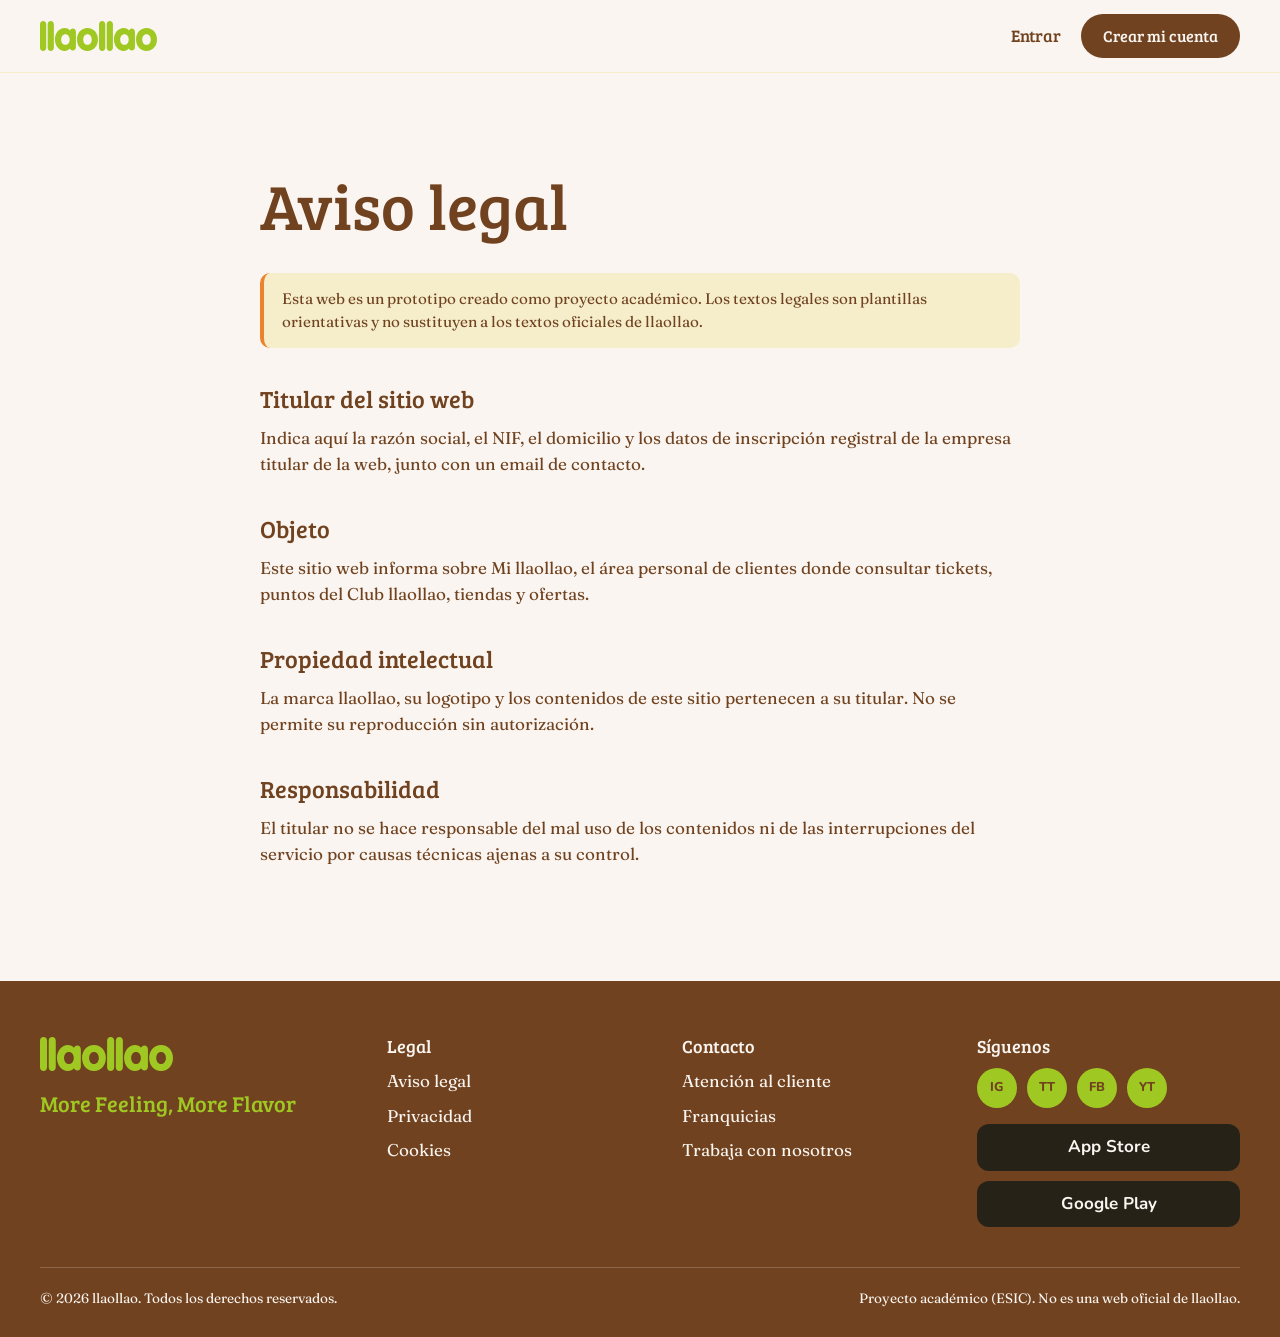
==== aviso-legal.html @ ca566fd5 "Add files via upload" ====
<!doctype html>
<html lang="es">
<head>
  <meta charset="utf-8">
  <meta name="viewport" content="width=device-width, initial-scale=1">
  <title>Aviso legal · Mi llaollao</title>
  <meta name="description" content="Aviso legal de Mi llaollao.">
  <meta name="theme-color" content="#A0C823">
  <link rel="icon" href="img/favicon.svg" type="image/svg+xml">
  <link rel="stylesheet" href="css/styles.css">
</head>
<body>
  <a class="saltar" href="#contenido">Saltar al contenido</a>

  <!-- 00 · Header -->
  <header class="header">
    <div class="contenedor header__inner">
      <a class="header__logo" href="index.html" aria-label="Mi llaollao, inicio">
        <img src="img/logo-llaollao.svg" alt="llaollao" width="118" height="30">
      </a>
      <nav class="header__acciones" aria-label="Cuenta">
        <a class="header__entrar" href="entrar.html">Entrar</a>
        <a class="btn btn--primario btn--sm" href="index.html#registro">Crear mi cuenta</a>
      </nav>
    </div>
  </header>

  <main id="contenido" class="pagina">
    <section class="seccion">
      <div class="contenedor legal">
        <h1>Aviso legal</h1>
        <p class="aviso-academico">Esta web es un prototipo creado como proyecto académico. Los textos legales son plantillas orientativas y no sustituyen a los textos oficiales de llaollao.</p>
        <h2>Titular del sitio web</h2>
        <p>Indica aquí la razón social, el NIF, el domicilio y los datos de inscripción registral de la empresa titular de la web, junto con un email de contacto.</p>
        <h2>Objeto</h2>
        <p>Este sitio web informa sobre Mi llaollao, el área personal de clientes donde consultar tickets, puntos del Club llaollao, tiendas y ofertas.</p>
        <h2>Propiedad intelectual</h2>
        <p>La marca llaollao, su logotipo y los contenidos de este sitio pertenecen a su titular. No se permite su reproducción sin autorización.</p>
        <h2>Responsabilidad</h2>
        <p>El titular no se hace responsable del mal uso de los contenidos ni de las interrupciones del servicio por causas técnicas ajenas a su control.</p>
      </div>
    </section>
  </main>

  <!-- 09 · Footer -->
  <footer class="footer">
    <div class="contenedor">
      <div class="footer__grid">
        <div>
          <a class="footer__logo" href="index.html"><img src="img/logo-llaollao.svg" alt="llaollao" width="134" height="34"></a>
          <p class="claim">More Feeling, More Flavor</p>
        </div>
        <div>
          <h3>Legal</h3>
          <ul>
            <li><a href="aviso-legal.html">Aviso legal</a></li>
            <li><a href="privacidad.html">Privacidad</a></li>
            <li><a href="cookies.html">Cookies</a></li>
          </ul>
        </div>
        <div>
          <h3>Contacto</h3>
          <ul>
            <li><a href="#">Atención al cliente</a></li>
            <li><a href="#">Franquicias</a></li>
            <li><a href="#">Trabaja con nosotros</a></li>
          </ul>
        </div>
        <div>
          <h3>Síguenos</h3>
          <div class="redes">
            <a href="#" aria-label="Instagram">IG</a><a href="#" aria-label="TikTok">TT</a><a href="#" aria-label="Facebook">FB</a><a href="#" aria-label="YouTube">YT</a>
          </div>
          <div class="tiendas-app"><a href="#">App Store</a><a href="#">Google Play</a></div>
        </div>
      </div>
      <div class="footer__legal">
        <span>© <span data-anio>2026</span> llaollao. Todos los derechos reservados.</span>
        <span>Proyecto académico (ESIC). No es una web oficial de llaollao.</span>
      </div>
    </div>
  </footer>

  <script src="js/main.js" defer></script>
</body>
</html>
---- css/styles.css ----
/* ==========================================================================
   Mi llaollao · Landing de registro
   Hoja de estilos principal
   Paleta y tipografías según el brandbook de llaollao
   ========================================================================== */

/* ---------- Tipografías (self-hosted) ---------- */
@font-face { font-family: "Bree Serif"; src: url("fonts/bree-serif-400.woff2") format("woff2"); font-weight: 400; font-display: swap; }
/* Fraunces sustituye a ITC Souvenir (licencia de pago) en el cuerpo de texto */
@font-face { font-family: "Fraunces"; src: url("fonts/fraunces-400.woff2") format("woff2"); font-weight: 400; font-display: swap; }
@font-face { font-family: "Fraunces"; src: url("fonts/fraunces-600.woff2") format("woff2"); font-weight: 600; font-display: swap; }
@font-face { font-family: "Fraunces"; src: url("fonts/fraunces-700.woff2") format("woff2"); font-weight: 700; font-display: swap; }
@font-face { font-family: "Nunito"; src: url("fonts/nunito-400.woff2") format("woff2"); font-weight: 400; font-display: swap; }
@font-face { font-family: "Nunito"; src: url("fonts/nunito-700.woff2") format("woff2"); font-weight: 700; font-display: swap; }
@font-face { font-family: "Nunito"; src: url("fonts/nunito-800.woff2") format("woff2"); font-weight: 800; font-display: swap; }

/* ---------- Tokens de marca ---------- */
:root {
  --verde: #A0C823;        /* 60 % · color principal */
  --verde-oscuro: #7FA313;
  --crema: #FAF5F0;        /* 25 % · fondo neutro */
  --beige: #F6EECB;        /* 5 % */
  --naranja: #ED822C;      /* 5 % · acentos */
  --marron: #70421F;       /* 5 % · texto y CTA */
  --oscuro: #272218;
  --blanco: #FFFFFF;
  --linea: #E2D8C8;
  --placeholder: #9C8270;
  --error: #B42318;

  --f-titulo: "Bree Serif", Georgia, serif;
  --f-texto: "Fraunces", Georgia, serif;
  --f-ui: "Nunito", system-ui, sans-serif;

  --radio: 24px;
  --radio-sm: 14px;
  --ancho: 1200px;
  --gutter: clamp(16px, 4vw, 32px);
  --sombra: 0 10px 30px rgba(112, 66, 31, .12);
  --header-h: 72px;
}

/* ---------- Base ---------- */
*, *::before, *::after { box-sizing: border-box; }
html { scroll-behavior: smooth; scroll-padding-top: calc(var(--header-h) + 12px); }
body {
  margin: 0;
  background: var(--crema);
  color: var(--marron);
  font-family: var(--f-texto);
  font-size: 1.0625rem;
  line-height: 1.55;
  -webkit-font-smoothing: antialiased;
}
img { max-width: 100%; display: block; }
a { color: inherit; }
h1, h2, h3 { font-family: var(--f-titulo); font-weight: 400; line-height: 1.12; margin: 0 0 .5em; }
h1 { font-size: clamp(2.4rem, 5.5vw, 4rem); }
h2 { font-size: clamp(1.9rem, 3.6vw, 2.75rem); }
h3 { font-size: 1.3rem; }
p { margin: 0 0 1em; }
:focus-visible { outline: 3px solid var(--naranja); outline-offset: 3px; border-radius: 6px; }

.contenedor { width: min(100% - 2 * var(--gutter), var(--ancho)); margin-inline: auto; }
.seccion { padding-block: clamp(56px, 8vw, 96px); }
.seccion--beige { background: var(--beige); }
.seccion--verde { background: var(--verde); }
.centrado { text-align: center; }
.subtitulo { font-size: 1.15rem; margin-top: -.25em; }
.visualmente-oculto { position: absolute !important; width: 1px; height: 1px; overflow: hidden; clip: rect(0 0 0 0); white-space: nowrap; }

.saltar {
  position: absolute; left: 12px; top: -60px; z-index: 100;
  background: var(--marron); color: var(--crema); padding: 10px 16px; border-radius: 999px; text-decoration: none;
}
.saltar:focus { top: 12px; }

/* ---------- Botones ---------- */
.btn {
  display: inline-flex; align-items: center; justify-content: center; gap: 10px;
  min-height: 52px; padding: 0 28px; border-radius: 999px; border: 2px solid transparent;
  font-family: var(--f-titulo); font-size: 1.15rem; text-decoration: none; cursor: pointer;
  transition: transform .15s ease, background-color .15s ease, box-shadow .15s ease;
}
.btn:hover { transform: translateY(-2px); box-shadow: var(--sombra); }
.btn:active { transform: translateY(0); }
.btn--primario { background: var(--marron); color: var(--crema); }
.btn--primario:hover { background: #5c3618; }
.btn--secundario { background: var(--blanco); color: var(--marron); border-color: var(--marron); }
.btn--claro { background: var(--crema); color: var(--marron); }
.btn--grande { min-height: 64px; padding: 0 36px; font-size: 1.3rem; }
.btn--bloque { width: 100%; }
.btn--sm { min-height: 44px; padding: 0 20px; font-size: 1rem; }
.btn img { width: 20px; height: 20px; }

/* ---------- Header ---------- */
.header {
  position: sticky; top: 0; z-index: 50;
  background: var(--crema); border-bottom: 1px solid var(--beige);
}
.header__inner { height: var(--header-h); display: flex; align-items: center; justify-content: space-between; gap: 16px; }
.header__logo img { height: 30px; width: auto; }
.header__acciones { display: flex; align-items: center; gap: 20px; }
.header__entrar { font-family: var(--f-titulo); font-size: 1.05rem; text-decoration: none; }
.header__entrar:hover { text-decoration: underline; }

/* ---------- Hero ---------- */
.hero { background: var(--verde); position: relative; overflow: hidden; }
.hero::before, .hero::after { content: ""; position: absolute; border-radius: 50%; background: var(--crema); opacity: .3; pointer-events: none; }
.hero::before { width: 220px; height: 220px; right: 6%; top: -60px; }
.hero::after { width: 120px; height: 120px; left: 48%; bottom: 40px; }
.hero__grid { display: grid; grid-template-columns: 1.15fr .85fr; align-items: center; gap: 48px; padding-block: clamp(48px, 7vw, 88px); position: relative; z-index: 1; }
.hero__texto p { font-weight: 600; font-size: 1.25rem; max-width: 34ch; }
.hero__micro { margin-top: 18px; font-weight: 600; font-size: .95rem; }

/* Móvil (dispositivo) */
.movil {
  width: min(300px, 80vw); margin-inline: auto;
  background: var(--oscuro); border-radius: 44px; padding: 10px;
  box-shadow: 0 30px 60px rgba(39, 34, 24, .3);
}
.movil img { border-radius: 34px; width: 100%; height: auto; }

/* ---------- Beneficios ---------- */
.beneficios { display: grid; grid-template-columns: repeat(4, 1fr); gap: 24px; margin-top: 40px; }
.beneficio { background: var(--beige); border-radius: var(--radio); padding: 28px 24px; }
.beneficio__icono { width: 64px; height: 64px; border-radius: 50%; background: var(--verde); display: grid; place-items: center; margin-bottom: 18px; }
.beneficio__icono img { width: 34px; height: 34px; }
.beneficio p { margin: 0; font-size: 1rem; }

/* ---------- Cómo funciona ---------- */
.pasos { list-style: none; padding: 0; margin: 40px 0 44px; display: grid; grid-template-columns: repeat(3, 1fr); gap: 24px; counter-reset: paso; position: relative; }
.paso { text-align: center; position: relative; }
.paso__num {
  width: 68px; height: 68px; border-radius: 50%; background: var(--verde);
  display: grid; place-items: center; margin: 0 auto 18px;
  font-family: var(--f-titulo); font-size: 1.9rem; position: relative; z-index: 1;
}
.paso:not(:last-child)::after {
  content: ""; position: absolute; top: 34px; left: calc(50% + 50px); width: calc(100% - 100px + 24px);
  border-top: 2px dashed rgba(112, 66, 31, .35);
}
.paso p { margin: 0 auto; max-width: 28ch; }

/* ---------- Vista previa app ---------- */
.vista { display: grid; grid-template-columns: 1fr 1fr; gap: 24px; margin-top: 40px; }
.vista__tarjeta { margin: 0; }
.vista__marco { background: var(--beige); border-radius: var(--radio); height: 380px; overflow: hidden; display: flex; justify-content: center; padding-top: 34px; }
.vista__marco .movil { width: 250px; box-shadow: 0 20px 40px rgba(39, 34, 24, .25); }
.vista__tarjeta figcaption { margin-top: 18px; }
.vista__tarjeta figcaption strong { display: block; font-family: var(--f-titulo); font-weight: 400; font-size: 1.3rem; }

/* ---------- Regalo ---------- */
.regalo { background: var(--verde); padding-block: clamp(48px, 6vw, 72px); }
.regalo__inner { display: flex; align-items: center; justify-content: space-between; gap: 32px; }
.etiqueta { display: inline-block; background: var(--naranja); color: var(--oscuro); font-family: var(--f-ui); font-weight: 800; font-size: .8rem; letter-spacing: .04em; padding: 6px 14px; border-radius: 999px; margin-bottom: 14px; }
.regalo h2 { margin-bottom: .3em; max-width: 20ch; }
.regalo p { font-weight: 600; margin: 0; }

/* ---------- Prueba social ---------- */
.cifra { font-family: var(--f-titulo); font-size: clamp(2.4rem, 5vw, 3.6rem); line-height: 1.1; margin: 0; }
.testimonios { display: grid; grid-template-columns: repeat(3, 1fr); gap: 24px; margin-top: 44px; list-style: none; padding: 0; }
.testimonios > li { display: flex; }
.testimonio { flex: 1; background: var(--beige); border-radius: var(--radio); padding: 28px; display: flex; flex-direction: column; gap: 14px; margin: 0; }
.estrellas { color: var(--naranja); font-size: 1.2rem; letter-spacing: 2px; }
.testimonio blockquote { margin: 0; font-size: 1.05rem; flex: 1; }
.testimonio figcaption { display: flex; align-items: center; gap: 12px; font-family: var(--f-titulo); }
.testimonio figcaption img { width: 46px; height: 46px; border-radius: 50%; }
.puntos-carrusel { display: none; justify-content: center; gap: 10px; margin-top: 18px; }
.puntos-carrusel button { width: 10px; height: 10px; padding: 0; border-radius: 50%; border: 0; background: var(--linea); cursor: pointer; }
.puntos-carrusel button[aria-current="true"] { background: var(--marron); }

/* ---------- Formulario ---------- */
.registro { display: grid; grid-template-columns: 1fr 540px; gap: 56px; align-items: center; }
.checklist { list-style: none; padding: 0; margin: 24px 0 0; display: grid; gap: 14px; font-weight: 600; font-size: 1.15rem; }
.checklist li { display: flex; gap: 12px; align-items: baseline; }
.checklist li::before { content: "✓"; font-family: var(--f-ui); font-weight: 800; color: var(--verde-oscuro); }
.tarjeta-form { background: var(--blanco); border-radius: 28px; padding: clamp(24px, 4vw, 40px); box-shadow: var(--sombra); }
.social { display: grid; gap: 12px; }
.separador { display: flex; align-items: center; gap: 14px; margin: 22px 0; font-size: .95rem; }
.separador::before, .separador::after { content: ""; flex: 1; border-top: 1px solid var(--linea); }
.campo { margin-bottom: 18px; }
.campo label { display: block; font-family: var(--f-titulo); margin-bottom: 6px; }
.campo input {
  width: 100%; min-height: 52px; padding: 0 16px; border-radius: 12px; border: 1.5px solid var(--linea);
  background: var(--blanco); color: var(--marron); font-family: var(--f-texto); font-size: 1rem;
  transition: border-color .15s ease, box-shadow .15s ease;
}
.campo input::placeholder { color: var(--placeholder); }
.campo input:focus { outline: none; border-color: var(--marron); box-shadow: 0 0 0 3px rgba(160, 200, 35, .45); }
.campo--error input { border-color: var(--error); }
.campo--ok input { border-color: var(--verde-oscuro); }
.mensaje-error { color: var(--error); font-size: .9rem; margin: 6px 0 0; min-height: 0; }
.mensaje-error:empty { display: none; }
.pass { position: relative; }
.pass input { padding-right: 84px; }
.pass__ver { position: absolute; right: 8px; top: 50%; transform: translateY(-50%); background: none; border: 0; font-family: var(--f-ui); font-weight: 800; font-size: .85rem; color: var(--marron); cursor: pointer; padding: 8px; }
.check { display: flex; gap: 12px; align-items: flex-start; font-size: .95rem; margin-bottom: 12px; cursor: pointer; }
.check input { width: 20px; height: 20px; margin: 2px 0 0; accent-color: var(--marron); flex: none; }
.form-nota { text-align: center; font-size: .9rem; margin: 16px 0 0; }

/* ---------- FAQ ---------- */
.faq { max-width: 820px; margin: 40px auto 0; display: grid; gap: 12px; }
.faq__item { background: var(--beige); border-radius: 16px; border: 1.5px solid transparent; }
.faq__item.abierto { border-color: var(--marron); }
.faq__pregunta {
  width: 100%; display: flex; justify-content: space-between; align-items: center; gap: 16px;
  background: none; border: 0; padding: 20px 24px; text-align: left; cursor: pointer;
  font-family: var(--f-titulo); font-size: 1.15rem; color: var(--marron);
}
.faq__icono { font-size: 1.6rem; line-height: 1; transition: transform .2s ease; }
.faq__item.abierto .faq__icono { transform: rotate(45deg); }
.faq__respuesta { padding: 0 24px 20px; }
.faq__respuesta p { margin: 0; }

/* ---------- Footer ---------- */
.footer { background: var(--marron); color: var(--crema); padding-block: 56px 28px; }
.footer__grid { display: grid; grid-template-columns: 1.2fr 1fr 1fr 1fr; gap: 32px; }
.footer__logo img { height: 34px; width: auto; margin-bottom: 16px; }
.footer h3 { font-size: 1.1rem; margin-bottom: 12px; }
.footer ul { list-style: none; padding: 0; margin: 0; display: grid; gap: 8px; }
.footer a { text-decoration: none; }
.footer a:hover { text-decoration: underline; }
.claim { font-family: var(--f-titulo); color: var(--verde); font-size: 1.35rem; margin: 0; }
.redes { display: flex; gap: 10px; }
.redes a { width: 40px; height: 40px; border-radius: 50%; background: var(--verde); color: var(--marron); display: grid; place-items: center; font-family: var(--f-ui); font-weight: 800; font-size: .8rem; }
.tiendas-app { display: grid; gap: 10px; margin-top: 16px; }
.tiendas-app a { background: var(--oscuro); border-radius: 12px; padding: 10px 16px; font-family: var(--f-ui); font-weight: 700; text-align: center; }
.footer__legal { border-top: 1px solid rgba(250, 245, 240, .2); margin-top: 40px; padding-top: 20px; font-size: .85rem; display: flex; flex-wrap: wrap; justify-content: space-between; gap: 8px; }

/* ---------- CTA flotante (móvil) ---------- */
.cta-flotante {
  position: fixed; left: 16px; right: 16px; bottom: 16px; z-index: 60;
  display: none; transform: translateY(140%); transition: transform .3s ease;
}
.cta-flotante.visible { transform: translateY(0); }

/* ---------- Páginas secundarias ---------- */
.pagina { min-height: calc(100vh - var(--header-h)); }
.caja { max-width: 520px; margin-inline: auto; }
.legal { max-width: 760px; }
.legal h2 { font-size: 1.5rem; margin-top: 1.6em; }
.aviso-academico { background: var(--beige); border-left: 4px solid var(--naranja); padding: 14px 18px; border-radius: 10px; font-size: .95rem; margin-bottom: 28px; }
.bienvenida { text-align: center; }
.bienvenida__regalo { display: inline-flex; align-items: center; gap: 10px; background: var(--beige); padding: 10px 18px; border-radius: 999px; font-weight: 600; margin: 8px 0 24px; }
.bienvenida__acciones { display: flex; flex-wrap: wrap; justify-content: center; gap: 12px; margin-top: 28px; }

/* ---------- Animación de entrada ---------- */
.aparecer { opacity: 0; transform: translateY(24px); transition: opacity .6s ease, transform .6s ease; }
.aparecer.visible { opacity: 1; transform: none; }

/* ==========================================================================
   Responsive
   ========================================================================== */
@media (max-width: 1080px) {
  .beneficios { grid-template-columns: repeat(2, 1fr); }
  .registro { grid-template-columns: 1fr; }
  .footer__grid { grid-template-columns: 1fr 1fr; }
}

@media (max-width: 760px) {
  :root { --header-h: 64px; }
  body { font-size: 1rem; }
  .header__logo img { height: 24px; }
  .header__acciones { gap: 12px; }
  .header .btn { min-height: 40px; padding: 0 16px; font-size: .95rem; }

  .hero__grid { grid-template-columns: 1fr; gap: 32px; text-align: left; }
  .hero__texto .btn { width: 100%; }
  .hero__micro { text-align: center; }
  .hero::after { display: none; }

  .beneficios { grid-template-columns: 1fr; gap: 12px; }
  .beneficio { display: grid; grid-template-columns: 56px 1fr; column-gap: 16px; align-items: center; padding: 16px 18px; border-radius: 20px; }
  .beneficio__icono { width: 52px; height: 52px; margin: 0; grid-row: span 2; }
  .beneficio__icono img { width: 28px; height: 28px; }
  .beneficio h3 { margin: 0; font-size: 1.1rem; }

  .pasos { grid-template-columns: 1fr; gap: 18px; }
  .paso { display: grid; grid-template-columns: 56px 1fr; column-gap: 16px; text-align: left; align-items: start; }
  .paso__num { width: 54px; height: 54px; font-size: 1.5rem; margin: 0; grid-row: span 2; }
  .paso h3 { margin: 4px 0 2px; }
  .paso p { margin: 0; }
  .paso:not(:last-child)::after { top: 60px; left: 26px; width: 0; height: calc(100% - 46px); border-top: 0; border-left: 2px dashed rgba(112, 66, 31, .35); }

  .vista { grid-template-columns: 1fr; }
  .vista__marco { height: 260px; padding-top: 24px; }
  .vista__marco .movil { width: 180px; border-radius: 30px; padding: 7px; }
  .vista__marco .movil img { border-radius: 24px; }

  .regalo__inner { flex-direction: column; align-items: stretch; }
  .regalo .btn { width: 100%; }

  /* Carrusel de testimonios */
  .testimonios { display: flex; overflow-x: auto; scroll-snap-type: x mandatory; gap: 16px; padding-bottom: 4px; scrollbar-width: none; }
  .testimonios::-webkit-scrollbar { display: none; }
  .testimonios > li { flex: 0 0 100%; scroll-snap-align: center; }
  .puntos-carrusel { display: flex; }

  .tarjeta-form { padding: 22px; }
  .faq__pregunta { padding: 16px 18px; font-size: 1.05rem; }
  .faq__respuesta { padding: 0 18px 16px; }

  .footer__grid { grid-template-columns: 1fr; }
  .cta-flotante { display: block; }
}

@media (prefers-reduced-motion: reduce) {
  html { scroll-behavior: auto; }
  *, *::before, *::after { transition: none !important; animation: none !important; }
  .aparecer { opacity: 1; transform: none; }
}
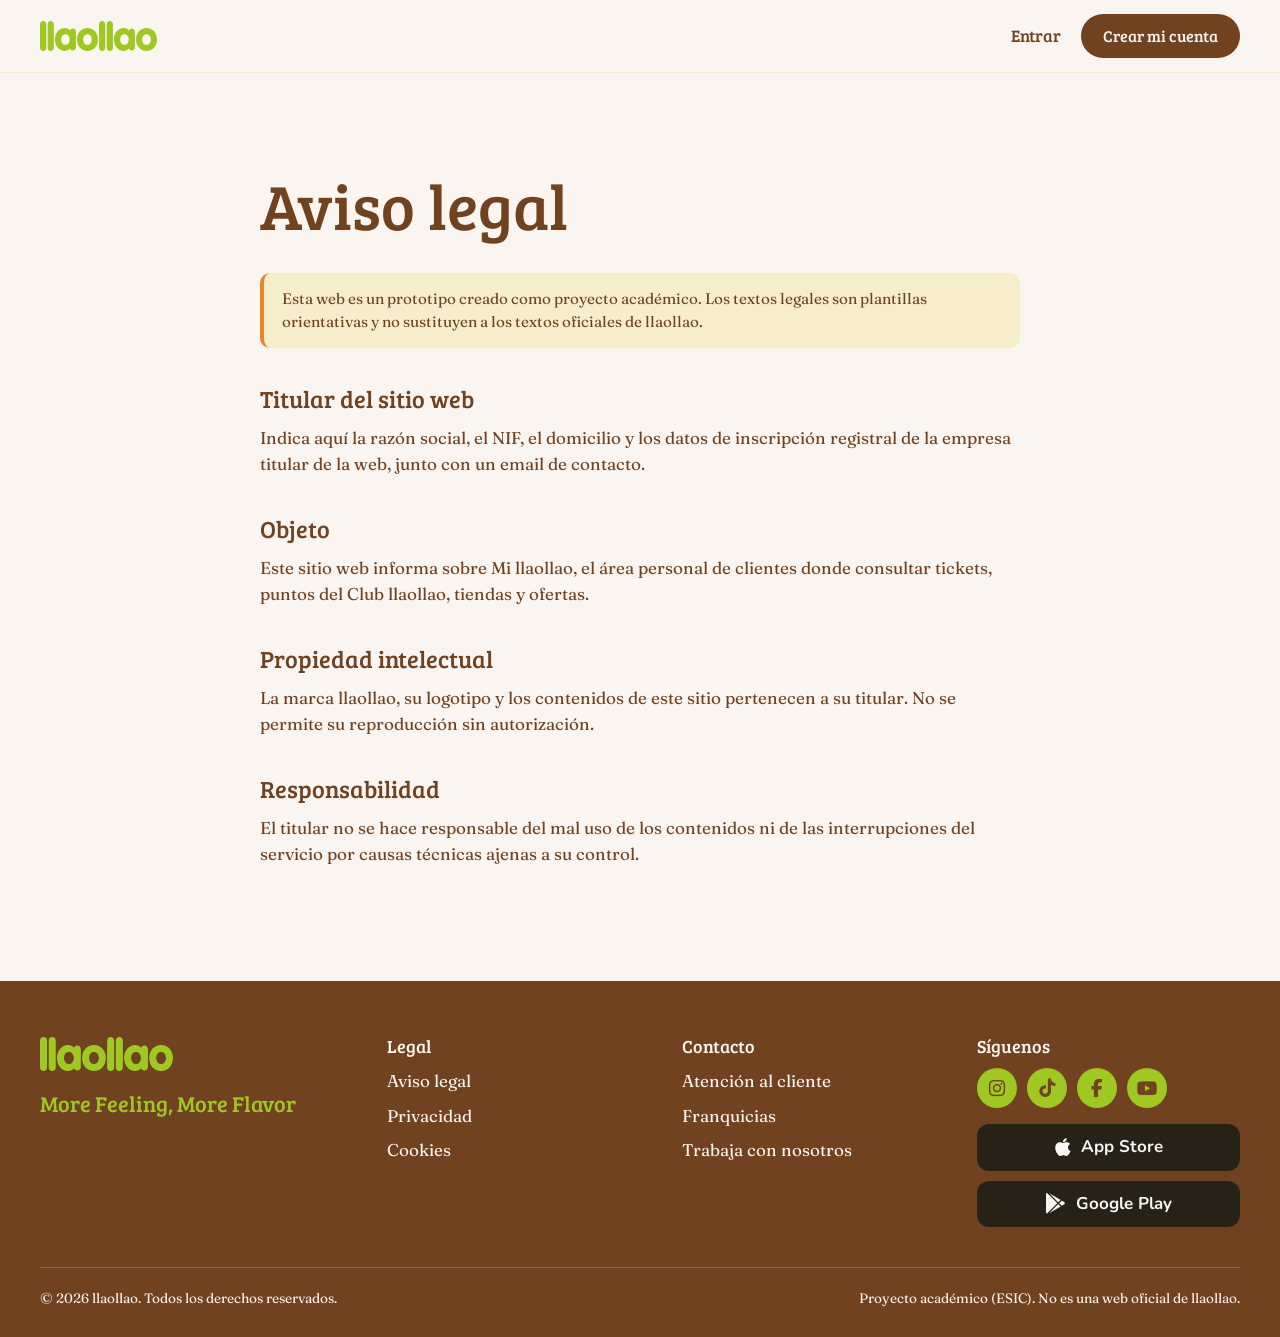
==== commit 66556f16: "Añade iconos de redes sociales y tiendas de apps (Font Awesome) Co-Authored-By: Claude Opus 5.5 <nor" ====
--- a/aviso-legal.html
+++ b/aviso-legal.html
@@ -7,6 +7,8 @@
   <meta name="description" content="Aviso legal de Mi llaollao.">
   <meta name="theme-color" content="#A0C823">
   <link rel="icon" href="img/favicon.svg" type="image/svg+xml">
+  <link rel="stylesheet" href="css/fontawesome/css/fontawesome.min.css">
+  <link rel="stylesheet" href="css/fontawesome/css/brands.min.css">
   <link rel="stylesheet" href="css/styles.css">
 </head>
 <body>
@@ -69,9 +71,9 @@
         <div>
           <h3>Síguenos</h3>
           <div class="redes">
-            <a href="#" aria-label="Instagram">IG</a><a href="#" aria-label="TikTok">TT</a><a href="#" aria-label="Facebook">FB</a><a href="#" aria-label="YouTube">YT</a>
+            <a href="#" aria-label="Instagram"><i class="fa-brands fa-instagram" aria-hidden="true"></i></a><a href="#" aria-label="TikTok"><i class="fa-brands fa-tiktok" aria-hidden="true"></i></a><a href="#" aria-label="Facebook"><i class="fa-brands fa-facebook-f" aria-hidden="true"></i></a><a href="#" aria-label="YouTube"><i class="fa-brands fa-youtube" aria-hidden="true"></i></a>
           </div>
-          <div class="tiendas-app"><a href="#">App Store</a><a href="#">Google Play</a></div>
+          <div class="tiendas-app"><a href="#"><i class="fa-brands fa-apple" aria-hidden="true"></i>App Store</a><a href="#"><i class="fa-brands fa-google-play" aria-hidden="true"></i>Google Play</a></div>
         </div>
       </div>
       <div class="footer__legal">
--- a/css/fontawesome/css/brands.min.css
+++ b/css/fontawesome/css/brands.min.css
@@ -0,0 +1,6 @@
+/*!
+ * Font Awesome Free 6.5.2 by @fontawesome - https://fontawesome.com
+ * License - https://fontawesome.com/license/free (Icons: CC BY 4.0, Fonts: SIL OFL 1.1, Code: MIT License)
+ * Copyright 2024 Fonticons, Inc.
+ */
+:host,:root{--fa-style-family-brands:"Font Awesome 6 Brands";--fa-font-brands:normal 400 1em/1 "Font Awesome 6 Brands"}@font-face{font-family:"Font Awesome 6 Brands";font-style:normal;font-weight:400;font-display:block;src:url(../webfonts/fa-brands-400.woff2) format("woff2"),url(../webfonts/fa-brands-400.ttf) format("truetype")}.fa-brands,.fab{font-weight:400}.fa-monero:before{content:"\f3d0"}.fa-hooli:before{content:"\f427"}.fa-yelp:before{content:"\f1e9"}.fa-cc-visa:before{content:"\f1f0"}.fa-lastfm:before{content:"\f202"}.fa-shopware:before{content:"\f5b5"}.fa-creative-commons-nc:before{content:"\f4e8"}.fa-aws:before{content:"\f375"}.fa-redhat:before{content:"\f7bc"}.fa-yoast:before{content:"\f2b1"}.fa-cloudflare:before{content:"\e07d"}.fa-ups:before{content:"\f7e0"}.fa-pixiv:before{content:"\e640"}.fa-wpexplorer:before{content:"\f2de"}.fa-dyalog:before{content:"\f399"}.fa-bity:before{content:"\f37a"}.fa-stackpath:before{content:"\f842"}.fa-buysellads:before{content:"\f20d"}.fa-first-order:before{content:"\f2b0"}.fa-modx:before{content:"\f285"}.fa-guilded:before{content:"\e07e"}.fa-vnv:before{content:"\f40b"}.fa-js-square:before,.fa-square-js:before{content:"\f3b9"}.fa-microsoft:before{content:"\f3ca"}.fa-qq:before{content:"\f1d6"}.fa-orcid:before{content:"\f8d2"}.fa-java:before{content:"\f4e4"}.fa-invision:before{content:"\f7b0"}.fa-creative-commons-pd-alt:before{content:"\f4ed"}.fa-centercode:before{content:"\f380"}.fa-glide-g:before{content:"\f2a6"}.fa-drupal:before{content:"\f1a9"}.fa-jxl:before{content:"\e67b"}.fa-hire-a-helper:before{content:"\f3b0"}.fa-creative-commons-by:before{content:"\f4e7"}.fa-unity:before{content:"\e049"}.fa-whmcs:before{content:"\f40d"}.fa-rocketchat:before{content:"\f3e8"}.fa-vk:before{content:"\f189"}.fa-untappd:before{content:"\f405"}.fa-mailchimp:before{content:"\f59e"}.fa-css3-alt:before{content:"\f38b"}.fa-reddit-square:before,.fa-square-reddit:before{content:"\f1a2"}.fa-vimeo-v:before{content:"\f27d"}.fa-contao:before{content:"\f26d"}.fa-square-font-awesome:before{content:"\e5ad"}.fa-deskpro:before{content:"\f38f"}.fa-brave:before{content:"\e63c"}.fa-sistrix:before{content:"\f3ee"}.fa-instagram-square:before,.fa-square-instagram:before{content:"\e055"}.fa-battle-net:before{content:"\f835"}.fa-the-red-yeti:before{content:"\f69d"}.fa-hacker-news-square:before,.fa-square-hacker-news:before{content:"\f3af"}.fa-edge:before{content:"\f282"}.fa-threads:before{content:"\e618"}.fa-napster:before{content:"\f3d2"}.fa-snapchat-square:before,.fa-square-snapchat:before{content:"\f2ad"}.fa-google-plus-g:before{content:"\f0d5"}.fa-artstation:before{content:"\f77a"}.fa-markdown:before{content:"\f60f"}.fa-sourcetree:before{content:"\f7d3"}.fa-google-plus:before{content:"\f2b3"}.fa-diaspora:before{content:"\f791"}.fa-foursquare:before{content:"\f180"}.fa-stack-overflow:before{content:"\f16c"}.fa-github-alt:before{content:"\f113"}.fa-phoenix-squadron:before{content:"\f511"}.fa-pagelines:before{content:"\f18c"}.fa-algolia:before{content:"\f36c"}.fa-red-river:before{content:"\f3e3"}.fa-creative-commons-sa:before{content:"\f4ef"}.fa-safari:before{content:"\f267"}.fa-google:before{content:"\f1a0"}.fa-font-awesome-alt:before,.fa-square-font-awesome-stroke:before{content:"\f35c"}.fa-atlassian:before{content:"\f77b"}.fa-linkedin-in:before{content:"\f0e1"}.fa-digital-ocean:before{content:"\f391"}.fa-nimblr:before{content:"\f5a8"}.fa-chromecast:before{content:"\f838"}.fa-evernote:before{content:"\f839"}.fa-hacker-news:before{content:"\f1d4"}.fa-creative-commons-sampling:before{content:"\f4f0"}.fa-adversal:before{content:"\f36a"}.fa-creative-commons:before{content:"\f25e"}.fa-watchman-monitoring:before{content:"\e087"}.fa-fonticons:before{content:"\f280"}.fa-weixin:before{content:"\f1d7"}.fa-shirtsinbulk:before{content:"\f214"}.fa-codepen:before{content:"\f1cb"}.fa-git-alt:before{content:"\f841"}.fa-lyft:before{content:"\f3c3"}.fa-rev:before{content:"\f5b2"}.fa-windows:before{content:"\f17a"}.fa-wizards-of-the-coast:before{content:"\f730"}.fa-square-viadeo:before,.fa-viadeo-square:before{content:"\f2aa"}.fa-meetup:before{content:"\f2e0"}.fa-centos:before{content:"\f789"}.fa-adn:before{content:"\f170"}.fa-cloudsmith:before{content:"\f384"}.fa-opensuse:before{content:"\e62b"}.fa-pied-piper-alt:before{content:"\f1a8"}.fa-dribbble-square:before,.fa-square-dribbble:before{content:"\f397"}.fa-codiepie:before{content:"\f284"}.fa-node:before{content:"\f419"}.fa-mix:before{content:"\f3cb"}.fa-steam:before{content:"\f1b6"}.fa-cc-apple-pay:before{content:"\f416"}.fa-scribd:before{content:"\f28a"}.fa-debian:before{content:"\e60b"}.fa-openid:before{content:"\f19b"}.fa-instalod:before{content:"\e081"}.fa-expeditedssl:before{content:"\f23e"}.fa-sellcast:before{content:"\f2da"}.fa-square-twitter:before,.fa-twitter-square:before{content:"\f081"}.fa-r-project:before{content:"\f4f7"}.fa-delicious:before{content:"\f1a5"}.fa-freebsd:before{content:"\f3a4"}.fa-vuejs:before{content:"\f41f"}.fa-accusoft:before{content:"\f369"}.fa-ioxhost:before{content:"\f208"}.fa-fonticons-fi:before{content:"\f3a2"}.fa-app-store:before{content:"\f36f"}.fa-cc-mastercard:before{content:"\f1f1"}.fa-itunes-note:before{content:"\f3b5"}.fa-golang:before{content:"\e40f"}.fa-kickstarter:before,.fa-square-kickstarter:before{content:"\f3bb"}.fa-grav:before{content:"\f2d6"}.fa-weibo:before{content:"\f18a"}.fa-uncharted:before{content:"\e084"}.fa-firstdraft:before{content:"\f3a1"}.fa-square-youtube:before,.fa-youtube-square:before{content:"\f431"}.fa-wikipedia-w:before{content:"\f266"}.fa-rendact:before,.fa-wpressr:before{content:"\f3e4"}.fa-angellist:before{content:"\f209"}.fa-galactic-republic:before{content:"\f50c"}.fa-nfc-directional:before{content:"\e530"}.fa-skype:before{content:"\f17e"}.fa-joget:before{content:"\f3b7"}.fa-fedora:before{content:"\f798"}.fa-stripe-s:before{content:"\f42a"}.fa-meta:before{content:"\e49b"}.fa-laravel:before{content:"\f3bd"}.fa-hotjar:before{content:"\f3b1"}.fa-bluetooth-b:before{content:"\f294"}.fa-square-letterboxd:before{content:"\e62e"}.fa-sticker-mule:before{content:"\f3f7"}.fa-creative-commons-zero:before{content:"\f4f3"}.fa-hips:before{content:"\f452"}.fa-behance:before{content:"\f1b4"}.fa-reddit:before{content:"\f1a1"}.fa-discord:before{content:"\f392"}.fa-chrome:before{content:"\f268"}.fa-app-store-ios:before{content:"\f370"}.fa-cc-discover:before{content:"\f1f2"}.fa-wpbeginner:before{content:"\f297"}.fa-confluence:before{content:"\f78d"}.fa-shoelace:before{content:"\e60c"}.fa-mdb:before{content:"\f8ca"}.fa-dochub:before{content:"\f394"}.fa-accessible-icon:before{content:"\f368"}.fa-ebay:before{content:"\f4f4"}.fa-amazon:before{content:"\f270"}.fa-unsplash:before{content:"\e07c"}.fa-yarn:before{content:"\f7e3"}.fa-square-steam:before,.fa-steam-square:before{content:"\f1b7"}.fa-500px:before{content:"\f26e"}.fa-square-vimeo:before,.fa-vimeo-square:before{content:"\f194"}.fa-asymmetrik:before{content:"\f372"}.fa-font-awesome-flag:before,.fa-font-awesome-logo-full:before,.fa-font-awesome:before{content:"\f2b4"}.fa-gratipay:before{content:"\f184"}.fa-apple:before{content:"\f179"}.fa-hive:before{content:"\e07f"}.fa-gitkraken:before{content:"\f3a6"}.fa-keybase:before{content:"\f4f5"}.fa-apple-pay:before{content:"\f415"}.fa-padlet:before{content:"\e4a0"}.fa-amazon-pay:before{content:"\f42c"}.fa-github-square:before,.fa-square-github:before{content:"\f092"}.fa-stumbleupon:before{content:"\f1a4"}.fa-fedex:before{content:"\f797"}.fa-phoenix-framework:before{content:"\f3dc"}.fa-shopify:before{content:"\e057"}.fa-neos:before{content:"\f612"}.fa-square-threads:before{content:"\e619"}.fa-hackerrank:before{content:"\f5f7"}.fa-researchgate:before{content:"\f4f8"}.fa-swift:before{content:"\f8e1"}.fa-angular:before{content:"\f420"}.fa-speakap:before{content:"\f3f3"}.fa-angrycreative:before{content:"\f36e"}.fa-y-combinator:before{content:"\f23b"}.fa-empire:before{content:"\f1d1"}.fa-envira:before{content:"\f299"}.fa-google-scholar:before{content:"\e63b"}.fa-gitlab-square:before,.fa-square-gitlab:before{content:"\e5ae"}.fa-studiovinari:before{content:"\f3f8"}.fa-pied-piper:before{content:"\f2ae"}.fa-wordpress:before{content:"\f19a"}.fa-product-hunt:before{content:"\f288"}.fa-firefox:before{content:"\f269"}.fa-linode:before{content:"\f2b8"}.fa-goodreads:before{content:"\f3a8"}.fa-odnoklassniki-square:before,.fa-square-odnoklassniki:before{content:"\f264"}.fa-jsfiddle:before{content:"\f1cc"}.fa-sith:before{content:"\f512"}.fa-themeisle:before{content:"\f2b2"}.fa-page4:before{content:"\f3d7"}.fa-hashnode:before{content:"\e499"}.fa-react:before{content:"\f41b"}.fa-cc-paypal:before{content:"\f1f4"}.fa-squarespace:before{content:"\f5be"}.fa-cc-stripe:before{content:"\f1f5"}.fa-creative-commons-share:before{content:"\f4f2"}.fa-bitcoin:before{content:"\f379"}.fa-keycdn:before{content:"\f3ba"}.fa-opera:before{content:"\f26a"}.fa-itch-io:before{content:"\f83a"}.fa-umbraco:before{content:"\f8e8"}.fa-galactic-senate:before{content:"\f50d"}.fa-ubuntu:before{content:"\f7df"}.fa-draft2digital:before{content:"\f396"}.fa-stripe:before{content:"\f429"}.fa-houzz:before{content:"\f27c"}.fa-gg:before{content:"\f260"}.fa-dhl:before{content:"\f790"}.fa-pinterest-square:before,.fa-square-pinterest:before{content:"\f0d3"}.fa-xing:before{content:"\f168"}.fa-blackberry:before{content:"\f37b"}.fa-creative-commons-pd:before{content:"\f4ec"}.fa-playstation:before{content:"\f3df"}.fa-quinscape:before{content:"\f459"}.fa-less:before{content:"\f41d"}.fa-blogger-b:before{content:"\f37d"}.fa-opencart:before{content:"\f23d"}.fa-vine:before{content:"\f1ca"}.fa-signal-messenger:before{content:"\e663"}.fa-paypal:before{content:"\f1ed"}.fa-gitlab:before{content:"\f296"}.fa-typo3:before{content:"\f42b"}.fa-reddit-alien:before{content:"\f281"}.fa-yahoo:before{content:"\f19e"}.fa-dailymotion:before{content:"\e052"}.fa-affiliatetheme:before{content:"\f36b"}.fa-pied-piper-pp:before{content:"\f1a7"}.fa-bootstrap:before{content:"\f836"}.fa-odnoklassniki:before{content:"\f263"}.fa-nfc-symbol:before{content:"\e531"}.fa-mintbit:before{content:"\e62f"}.fa-ethereum:before{content:"\f42e"}.fa-speaker-deck:before{content:"\f83c"}.fa-creative-commons-nc-eu:before{content:"\f4e9"}.fa-patreon:before{content:"\f3d9"}.fa-avianex:before{content:"\f374"}.fa-ello:before{content:"\f5f1"}.fa-gofore:before{content:"\f3a7"}.fa-bimobject:before{content:"\f378"}.fa-brave-reverse:before{content:"\e63d"}.fa-facebook-f:before{content:"\f39e"}.fa-google-plus-square:before,.fa-square-google-plus:before{content:"\f0d4"}.fa-web-awesome:before{content:"\e682"}.fa-mandalorian:before{content:"\f50f"}.fa-first-order-alt:before{content:"\f50a"}.fa-osi:before{content:"\f41a"}.fa-google-wallet:before{content:"\f1ee"}.fa-d-and-d-beyond:before{content:"\f6ca"}.fa-periscope:before{content:"\f3da"}.fa-fulcrum:before{content:"\f50b"}.fa-cloudscale:before{content:"\f383"}.fa-forumbee:before{content:"\f211"}.fa-mizuni:before{content:"\f3cc"}.fa-schlix:before{content:"\f3ea"}.fa-square-xing:before,.fa-xing-square:before{content:"\f169"}.fa-bandcamp:before{content:"\f2d5"}.fa-wpforms:before{content:"\f298"}.fa-cloudversify:before{content:"\f385"}.fa-usps:before{content:"\f7e1"}.fa-megaport:before{content:"\f5a3"}.fa-magento:before{content:"\f3c4"}.fa-spotify:before{content:"\f1bc"}.fa-optin-monster:before{content:"\f23c"}.fa-fly:before{content:"\f417"}.fa-aviato:before{content:"\f421"}.fa-itunes:before{content:"\f3b4"}.fa-cuttlefish:before{content:"\f38c"}.fa-blogger:before{content:"\f37c"}.fa-flickr:before{content:"\f16e"}.fa-viber:before{content:"\f409"}.fa-soundcloud:before{content:"\f1be"}.fa-digg:before{content:"\f1a6"}.fa-tencent-weibo:before{content:"\f1d5"}.fa-letterboxd:before{content:"\e62d"}.fa-symfony:before{content:"\f83d"}.fa-maxcdn:before{content:"\f136"}.fa-etsy:before{content:"\f2d7"}.fa-facebook-messenger:before{content:"\f39f"}.fa-audible:before{content:"\f373"}.fa-think-peaks:before{content:"\f731"}.fa-bilibili:before{content:"\e3d9"}.fa-erlang:before{content:"\f39d"}.fa-x-twitter:before{content:"\e61b"}.fa-cotton-bureau:before{content:"\f89e"}.fa-dashcube:before{content:"\f210"}.fa-42-group:before,.fa-innosoft:before{content:"\e080"}.fa-stack-exchange:before{content:"\f18d"}.fa-elementor:before{content:"\f430"}.fa-pied-piper-square:before,.fa-square-pied-piper:before{content:"\e01e"}.fa-creative-commons-nd:before{content:"\f4eb"}.fa-palfed:before{content:"\f3d8"}.fa-superpowers:before{content:"\f2dd"}.fa-resolving:before{content:"\f3e7"}.fa-xbox:before{content:"\f412"}.fa-square-web-awesome-stroke:before{content:"\e684"}.fa-searchengin:before{content:"\f3eb"}.fa-tiktok:before{content:"\e07b"}.fa-facebook-square:before,.fa-square-facebook:before{content:"\f082"}.fa-renren:before{content:"\f18b"}.fa-linux:before{content:"\f17c"}.fa-glide:before{content:"\f2a5"}.fa-linkedin:before{content:"\f08c"}.fa-hubspot:before{content:"\f3b2"}.fa-deploydog:before{content:"\f38e"}.fa-twitch:before{content:"\f1e8"}.fa-ravelry:before{content:"\f2d9"}.fa-mixer:before{content:"\e056"}.fa-lastfm-square:before,.fa-square-lastfm:before{content:"\f203"}.fa-vimeo:before{content:"\f40a"}.fa-mendeley:before{content:"\f7b3"}.fa-uniregistry:before{content:"\f404"}.fa-figma:before{content:"\f799"}.fa-creative-commons-remix:before{content:"\f4ee"}.fa-cc-amazon-pay:before{content:"\f42d"}.fa-dropbox:before{content:"\f16b"}.fa-instagram:before{content:"\f16d"}.fa-cmplid:before{content:"\e360"}.fa-upwork:before{content:"\e641"}.fa-facebook:before{content:"\f09a"}.fa-gripfire:before{content:"\f3ac"}.fa-jedi-order:before{content:"\f50e"}.fa-uikit:before{content:"\f403"}.fa-fort-awesome-alt:before{content:"\f3a3"}.fa-phabricator:before{content:"\f3db"}.fa-ussunnah:before{content:"\f407"}.fa-earlybirds:before{content:"\f39a"}.fa-trade-federation:before{content:"\f513"}.fa-autoprefixer:before{content:"\f41c"}.fa-whatsapp:before{content:"\f232"}.fa-square-upwork:before{content:"\e67c"}.fa-slideshare:before{content:"\f1e7"}.fa-google-play:before{content:"\f3ab"}.fa-viadeo:before{content:"\f2a9"}.fa-line:before{content:"\f3c0"}.fa-google-drive:before{content:"\f3aa"}.fa-servicestack:before{content:"\f3ec"}.fa-simplybuilt:before{content:"\f215"}.fa-bitbucket:before{content:"\f171"}.fa-imdb:before{content:"\f2d8"}.fa-deezer:before{content:"\e077"}.fa-raspberry-pi:before{content:"\f7bb"}.fa-jira:before{content:"\f7b1"}.fa-docker:before{content:"\f395"}.fa-screenpal:before{content:"\e570"}.fa-bluetooth:before{content:"\f293"}.fa-gitter:before{content:"\f426"}.fa-d-and-d:before{content:"\f38d"}.fa-microblog:before{content:"\e01a"}.fa-cc-diners-club:before{content:"\f24c"}.fa-gg-circle:before{content:"\f261"}.fa-pied-piper-hat:before{content:"\f4e5"}.fa-kickstarter-k:before{content:"\f3bc"}.fa-yandex:before{content:"\f413"}.fa-readme:before{content:"\f4d5"}.fa-html5:before{content:"\f13b"}.fa-sellsy:before{content:"\f213"}.fa-square-web-awesome:before{content:"\e683"}.fa-sass:before{content:"\f41e"}.fa-wirsindhandwerk:before,.fa-wsh:before{content:"\e2d0"}.fa-buromobelexperte:before{content:"\f37f"}.fa-salesforce:before{content:"\f83b"}.fa-octopus-deploy:before{content:"\e082"}.fa-medapps:before{content:"\f3c6"}.fa-ns8:before{content:"\f3d5"}.fa-pinterest-p:before{content:"\f231"}.fa-apper:before{content:"\f371"}.fa-fort-awesome:before{content:"\f286"}.fa-waze:before{content:"\f83f"}.fa-bluesky:before{content:"\e671"}.fa-cc-jcb:before{content:"\f24b"}.fa-snapchat-ghost:before,.fa-snapchat:before{content:"\f2ab"}.fa-fantasy-flight-games:before{content:"\f6dc"}.fa-rust:before{content:"\e07a"}.fa-wix:before{content:"\f5cf"}.fa-behance-square:before,.fa-square-behance:before{content:"\f1b5"}.fa-supple:before{content:"\f3f9"}.fa-webflow:before{content:"\e65c"}.fa-rebel:before{content:"\f1d0"}.fa-css3:before{content:"\f13c"}.fa-staylinked:before{content:"\f3f5"}.fa-kaggle:before{content:"\f5fa"}.fa-space-awesome:before{content:"\e5ac"}.fa-deviantart:before{content:"\f1bd"}.fa-cpanel:before{content:"\f388"}.fa-goodreads-g:before{content:"\f3a9"}.fa-git-square:before,.fa-square-git:before{content:"\f1d2"}.fa-square-tumblr:before,.fa-tumblr-square:before{content:"\f174"}.fa-trello:before{content:"\f181"}.fa-creative-commons-nc-jp:before{content:"\f4ea"}.fa-get-pocket:before{content:"\f265"}.fa-perbyte:before{content:"\e083"}.fa-grunt:before{content:"\f3ad"}.fa-weebly:before{content:"\f5cc"}.fa-connectdevelop:before{content:"\f20e"}.fa-leanpub:before{content:"\f212"}.fa-black-tie:before{content:"\f27e"}.fa-themeco:before{content:"\f5c6"}.fa-python:before{content:"\f3e2"}.fa-android:before{content:"\f17b"}.fa-bots:before{content:"\e340"}.fa-free-code-camp:before{content:"\f2c5"}.fa-hornbill:before{content:"\f592"}.fa-js:before{content:"\f3b8"}.fa-ideal:before{content:"\e013"}.fa-git:before{content:"\f1d3"}.fa-dev:before{content:"\f6cc"}.fa-sketch:before{content:"\f7c6"}.fa-yandex-international:before{content:"\f414"}.fa-cc-amex:before{content:"\f1f3"}.fa-uber:before{content:"\f402"}.fa-github:before{content:"\f09b"}.fa-php:before{content:"\f457"}.fa-alipay:before{content:"\f642"}.fa-youtube:before{content:"\f167"}.fa-skyatlas:before{content:"\f216"}.fa-firefox-browser:before{content:"\e007"}.fa-replyd:before{content:"\f3e6"}.fa-suse:before{content:"\f7d6"}.fa-jenkins:before{content:"\f3b6"}.fa-twitter:before{content:"\f099"}.fa-rockrms:before{content:"\f3e9"}.fa-pinterest:before{content:"\f0d2"}.fa-buffer:before{content:"\f837"}.fa-npm:before{content:"\f3d4"}.fa-yammer:before{content:"\f840"}.fa-btc:before{content:"\f15a"}.fa-dribbble:before{content:"\f17d"}.fa-stumbleupon-circle:before{content:"\f1a3"}.fa-internet-explorer:before{content:"\f26b"}.fa-stubber:before{content:"\e5c7"}.fa-telegram-plane:before,.fa-telegram:before{content:"\f2c6"}.fa-old-republic:before{content:"\f510"}.fa-odysee:before{content:"\e5c6"}.fa-square-whatsapp:before,.fa-whatsapp-square:before{content:"\f40c"}.fa-node-js:before{content:"\f3d3"}.fa-edge-legacy:before{content:"\e078"}.fa-slack-hash:before,.fa-slack:before{content:"\f198"}.fa-medrt:before{content:"\f3c8"}.fa-usb:before{content:"\f287"}.fa-tumblr:before{content:"\f173"}.fa-vaadin:before{content:"\f408"}.fa-quora:before{content:"\f2c4"}.fa-square-x-twitter:before{content:"\e61a"}.fa-reacteurope:before{content:"\f75d"}.fa-medium-m:before,.fa-medium:before{content:"\f23a"}.fa-amilia:before{content:"\f36d"}.fa-mixcloud:before{content:"\f289"}.fa-flipboard:before{content:"\f44d"}.fa-viacoin:before{content:"\f237"}.fa-critical-role:before{content:"\f6c9"}.fa-sitrox:before{content:"\e44a"}.fa-discourse:before{content:"\f393"}.fa-joomla:before{content:"\f1aa"}.fa-mastodon:before{content:"\f4f6"}.fa-airbnb:before{content:"\f834"}.fa-wolf-pack-battalion:before{content:"\f514"}.fa-buy-n-large:before{content:"\f8a6"}.fa-gulp:before{content:"\f3ae"}.fa-creative-commons-sampling-plus:before{content:"\f4f1"}.fa-strava:before{content:"\f428"}.fa-ember:before{content:"\f423"}.fa-canadian-maple-leaf:before{content:"\f785"}.fa-teamspeak:before{content:"\f4f9"}.fa-pushed:before{content:"\f3e1"}.fa-wordpress-simple:before{content:"\f411"}.fa-nutritionix:before{content:"\f3d6"}.fa-wodu:before{content:"\e088"}.fa-google-pay:before{content:"\e079"}.fa-intercom:before{content:"\f7af"}.fa-zhihu:before{content:"\f63f"}.fa-korvue:before{content:"\f42f"}.fa-pix:before{content:"\e43a"}.fa-steam-symbol:before{content:"\f3f6"}
--- a/css/styles.css
+++ b/css/styles.css
@@ -223,9 +223,11 @@
 .footer a:hover { text-decoration: underline; }
 .claim { font-family: var(--f-titulo); color: var(--verde); font-size: 1.35rem; margin: 0; }
 .redes { display: flex; gap: 10px; }
-.redes a { width: 40px; height: 40px; border-radius: 50%; background: var(--verde); color: var(--marron); display: grid; place-items: center; font-family: var(--f-ui); font-weight: 800; font-size: .8rem; }
+.redes a { width: 40px; height: 40px; border-radius: 50%; background: var(--verde); color: var(--marron); display: grid; place-items: center; font-size: 1.15rem; transition: transform .15s ease, background-color .15s ease; }
+.redes a:hover { transform: translateY(-2px); background: var(--crema); text-decoration: none; }
 .tiendas-app { display: grid; gap: 10px; margin-top: 16px; }
-.tiendas-app a { background: var(--oscuro); border-radius: 12px; padding: 10px 16px; font-family: var(--f-ui); font-weight: 700; text-align: center; }
+.tiendas-app a { background: var(--oscuro); border-radius: 12px; padding: 10px 16px; font-family: var(--f-ui); font-weight: 700; display: flex; align-items: center; justify-content: center; gap: 10px; }
+.tiendas-app i { font-size: 1.3rem; }
 .footer__legal { border-top: 1px solid rgba(250, 245, 240, .2); margin-top: 40px; padding-top: 20px; font-size: .85rem; display: flex; flex-wrap: wrap; justify-content: space-between; gap: 8px; }
 
 /* ---------- CTA flotante (móvil) ---------- */
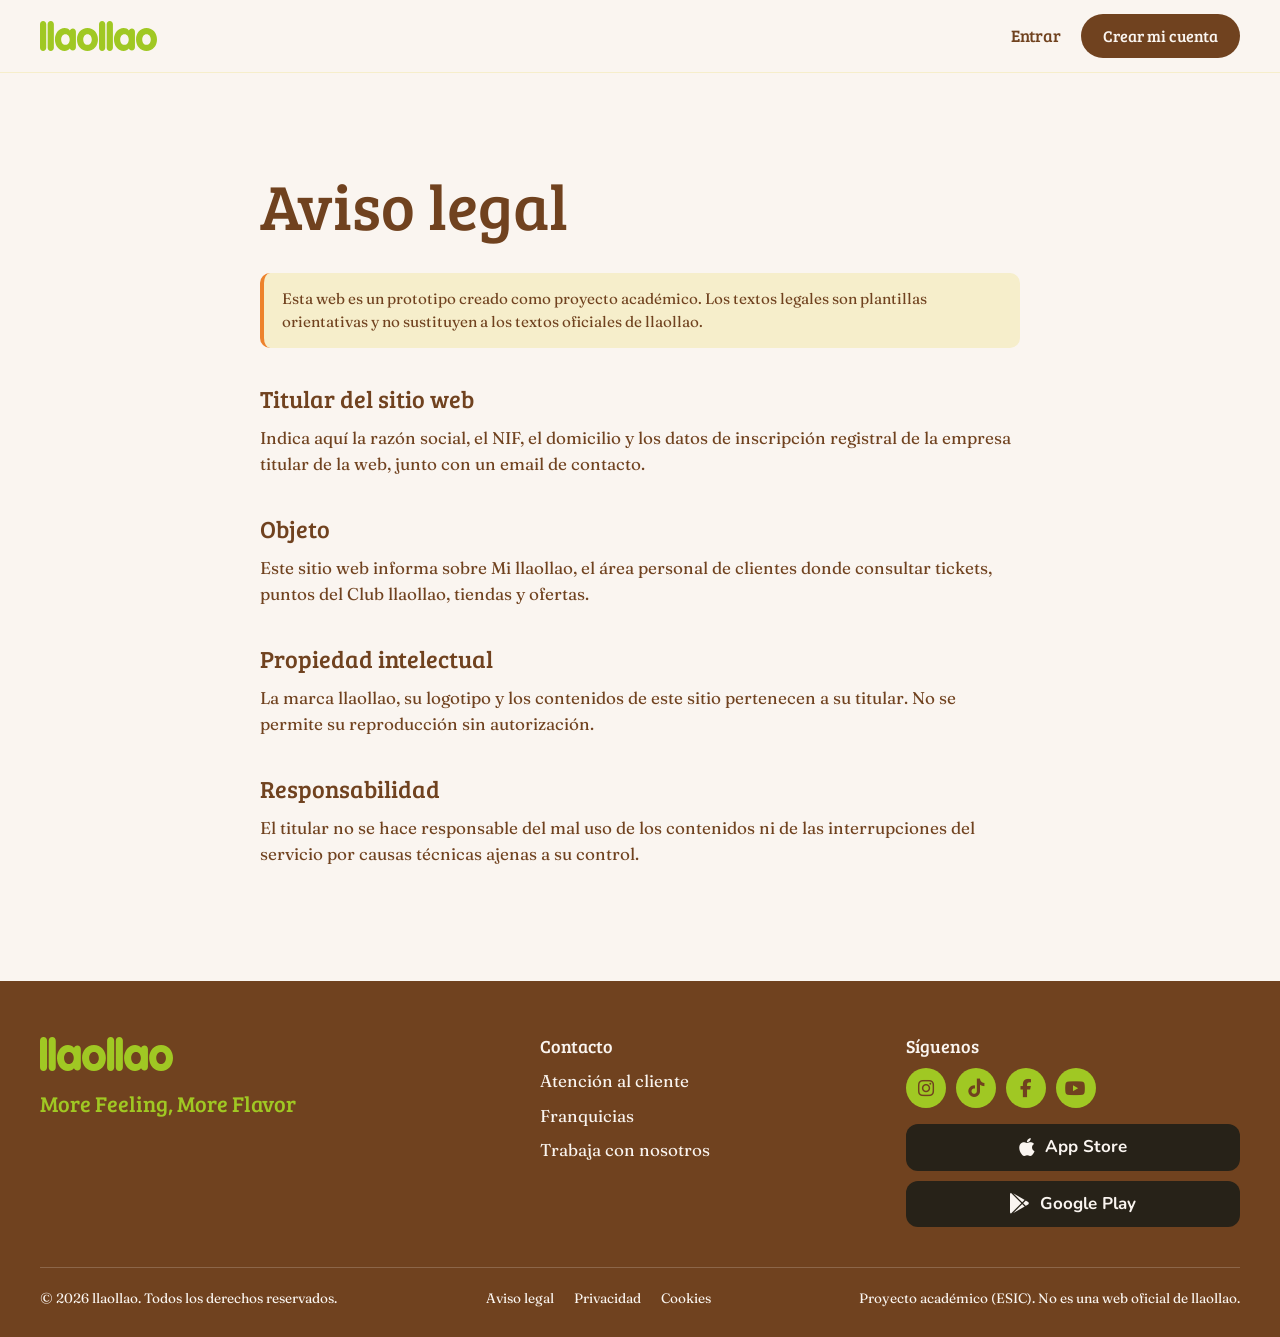
==== commit 201f5852: "Quita la columna Legal del footer y deja los enlaces legales en la barra inferior Co-Authored-By: Cl" ====
--- a/aviso-legal.html
+++ b/aviso-legal.html
@@ -53,14 +53,6 @@
           <p class="claim">More Feeling, More Flavor</p>
         </div>
         <div>
-          <h3>Legal</h3>
-          <ul>
-            <li><a href="aviso-legal.html">Aviso legal</a></li>
-            <li><a href="privacidad.html">Privacidad</a></li>
-            <li><a href="cookies.html">Cookies</a></li>
-          </ul>
-        </div>
-        <div>
           <h3>Contacto</h3>
           <ul>
             <li><a href="#">Atención al cliente</a></li>
@@ -78,6 +70,7 @@
       </div>
       <div class="footer__legal">
         <span>© <span data-anio>2026</span> llaollao. Todos los derechos reservados.</span>
+        <nav class="footer__enlaces" aria-label="Legal"><a href="aviso-legal.html">Aviso legal</a><a href="privacidad.html">Privacidad</a><a href="cookies.html">Cookies</a></nav>
         <span>Proyecto académico (ESIC). No es una web oficial de llaollao.</span>
       </div>
     </div>
--- a/css/styles.css
+++ b/css/styles.css
@@ -106,9 +106,14 @@
 
 /* ---------- Hero ---------- */
 .hero { background: var(--verde); position: relative; overflow: hidden; }
-.hero::before, .hero::after { content: ""; position: absolute; border-radius: 50%; background: var(--crema); opacity: .3; pointer-events: none; }
-.hero::before { width: 220px; height: 220px; right: 6%; top: -60px; }
-.hero::after { width: 120px; height: 120px; left: 48%; bottom: 40px; }
+.hero__tarrina { position: absolute; height: auto; pointer-events: none; filter: drop-shadow(0 14px 20px rgba(39, 34, 24, .22)); animation: flotar 5s ease-in-out infinite; }
+.hero__tarrina--1 { width: 150px; right: 3%; top: 32px; --giro: 10deg; }
+.hero__tarrina--2 { width: 105px; left: 47%; bottom: 28px; --giro: -9deg; animation-delay: -1.8s; animation-duration: 5.6s; }
+.hero__tarrina--3 { width: 72px; right: 37%; top: 26px; --giro: 7deg; animation-delay: -3.4s; animation-duration: 4.6s; }
+@keyframes flotar {
+  0%, 100% { transform: translateY(0) rotate(var(--giro)); }
+  50% { transform: translateY(-12px) rotate(calc(var(--giro) * -0.4)); }
+}
 .hero__grid { display: grid; grid-template-columns: 1.15fr .85fr; align-items: center; gap: 48px; padding-block: clamp(48px, 7vw, 88px); position: relative; z-index: 1; }
 .hero__texto p { font-weight: 600; font-size: 1.25rem; max-width: 34ch; }
 .hero__micro { margin-top: 18px; font-weight: 600; font-size: .95rem; }
@@ -215,7 +220,7 @@
 
 /* ---------- Footer ---------- */
 .footer { background: var(--marron); color: var(--crema); padding-block: 56px 28px; }
-.footer__grid { display: grid; grid-template-columns: 1.2fr 1fr 1fr 1fr; gap: 32px; }
+.footer__grid { display: grid; grid-template-columns: 1.4fr 1fr 1fr; gap: 32px; }
 .footer__logo img { height: 34px; width: auto; margin-bottom: 16px; }
 .footer h3 { font-size: 1.1rem; margin-bottom: 12px; }
 .footer ul { list-style: none; padding: 0; margin: 0; display: grid; gap: 8px; }
@@ -228,7 +233,8 @@
 .tiendas-app { display: grid; gap: 10px; margin-top: 16px; }
 .tiendas-app a { background: var(--oscuro); border-radius: 12px; padding: 10px 16px; font-family: var(--f-ui); font-weight: 700; display: flex; align-items: center; justify-content: center; gap: 10px; }
 .tiendas-app i { font-size: 1.3rem; }
-.footer__legal { border-top: 1px solid rgba(250, 245, 240, .2); margin-top: 40px; padding-top: 20px; font-size: .85rem; display: flex; flex-wrap: wrap; justify-content: space-between; gap: 8px; }
+.footer__legal { border-top: 1px solid rgba(250, 245, 240, .2); margin-top: 40px; padding-top: 20px; font-size: .85rem; display: flex; flex-wrap: wrap; justify-content: space-between; align-items: center; gap: 8px 24px; }
+.footer__enlaces { display: flex; flex-wrap: wrap; gap: 6px 20px; }
 
 /* ---------- CTA flotante (móvil) ---------- */
 .cta-flotante {
@@ -258,6 +264,7 @@
   .beneficios { grid-template-columns: repeat(2, 1fr); }
   .registro { grid-template-columns: 1fr; }
   .footer__grid { grid-template-columns: 1fr 1fr; }
+  .footer__grid > div:first-child { grid-column: 1 / -1; }
 }
 
 @media (max-width: 760px) {
@@ -270,7 +277,10 @@
   .hero__grid { grid-template-columns: 1fr; gap: 32px; text-align: left; }
   .hero__texto .btn { width: 100%; }
   .hero__micro { text-align: center; }
-  .hero::after { display: none; }
+  .hero__tarrina { z-index: 2; }
+  .hero__tarrina--1 { width: 64px; right: -6px; top: auto; bottom: 150px; }
+  .hero__tarrina--2 { width: 56px; left: -4px; bottom: 360px; }
+  .hero__tarrina--3 { display: none; }
 
   .beneficios { grid-template-columns: 1fr; gap: 12px; }
   .beneficio { display: grid; grid-template-columns: 56px 1fr; column-gap: 16px; align-items: center; padding: 16px 18px; border-radius: 20px; }
@@ -311,4 +321,5 @@
   html { scroll-behavior: auto; }
   *, *::before, *::after { transition: none !important; animation: none !important; }
   .aparecer { opacity: 1; transform: none; }
-}
+  .hero__tarrina { transform: rotate(var(--giro)); }
+}
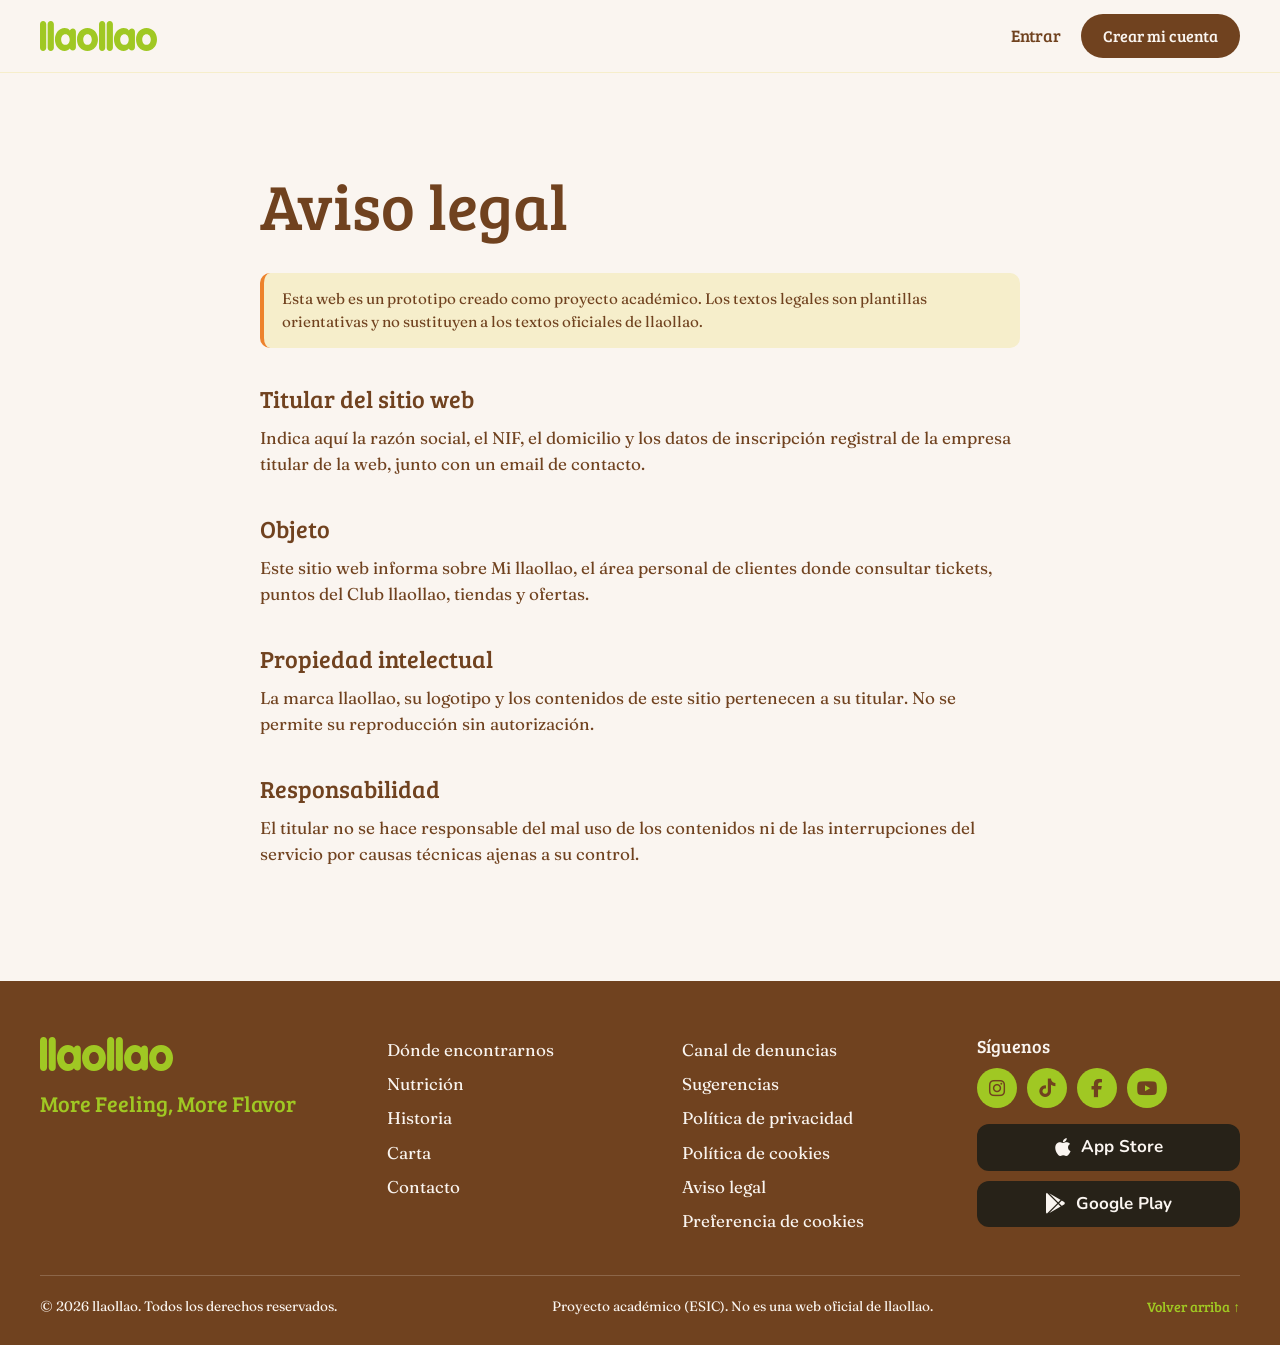
==== commit aba3aba3: "Footer con los enlaces de llaollao (navegación y legales) y Volver arriba Co-Authored-By: Claude Opu" ====
--- a/aviso-legal.html
+++ b/aviso-legal.html
@@ -52,14 +52,25 @@
           <a class="footer__logo" href="index.html"><img src="img/logo-llaollao.svg" alt="llaollao" width="134" height="34"></a>
           <p class="claim">More Feeling, More Flavor</p>
         </div>
-        <div>
-          <h3>Contacto</h3>
+        <nav class="footer__nav" aria-label="llaollao">
           <ul>
-            <li><a href="#">Atención al cliente</a></li>
-            <li><a href="#">Franquicias</a></li>
-            <li><a href="#">Trabaja con nosotros</a></li>
+            <li><a href="https://llaollaoweb.com/donde/" target="_blank" rel="noopener">Dónde encontrarnos</a></li>
+            <li><a href="https://llaollaoweb.com/nutricion/" target="_blank" rel="noopener">Nutrición</a></li>
+            <li><a href="https://llaollaoweb.com/historia/" target="_blank" rel="noopener">Historia</a></li>
+            <li><a href="https://llaollaoweb.com/carta/" target="_blank" rel="noopener">Carta</a></li>
+            <li><a href="https://llaollaoweb.com/contacto/" target="_blank" rel="noopener">Contacto</a></li>
           </ul>
-        </div>
+        </nav>
+        <nav class="footer__nav" aria-label="Información legal">
+          <ul>
+            <li><a href="https://llaollaoweb.com/canal-de-denuncias/" target="_blank" rel="noopener">Canal de denuncias</a></li>
+            <li><a href="https://llaollaoweb.com/contacto/sugerencias/" target="_blank" rel="noopener">Sugerencias</a></li>
+            <li><a href="https://llaollaoweb.com/politica-de-privacidad/" target="_blank" rel="noopener">Política de privacidad</a></li>
+            <li><a href="https://llaollaoweb.com/politica-cookies/" target="_blank" rel="noopener">Política de cookies</a></li>
+            <li><a href="https://llaollaoweb.com/aviso-legal/" target="_blank" rel="noopener">Aviso legal</a></li>
+            <li><a href="cookies.html">Preferencia de cookies</a></li>
+          </ul>
+        </nav>
         <div>
           <h3>Síguenos</h3>
           <div class="redes">
@@ -70,8 +81,8 @@
       </div>
       <div class="footer__legal">
         <span>© <span data-anio>2026</span> llaollao. Todos los derechos reservados.</span>
-        <nav class="footer__enlaces" aria-label="Legal"><a href="aviso-legal.html">Aviso legal</a><a href="privacidad.html">Privacidad</a><a href="cookies.html">Cookies</a></nav>
         <span>Proyecto académico (ESIC). No es una web oficial de llaollao.</span>
+        <a class="volver-arriba" href="#">Volver arriba ↑</a>
       </div>
     </div>
   </footer>
--- a/css/styles.css
+++ b/css/styles.css
@@ -220,7 +220,9 @@
 
 /* ---------- Footer ---------- */
 .footer { background: var(--marron); color: var(--crema); padding-block: 56px 28px; }
-.footer__grid { display: grid; grid-template-columns: 1.4fr 1fr 1fr; gap: 32px; }
+.footer__grid { display: grid; grid-template-columns: 1.2fr 1fr 1fr 1fr; gap: 32px; }
+.footer__nav ul { gap: 10px; }
+.volver-arriba { font-family: var(--f-titulo); color: var(--verde); text-decoration: none; }
 .footer__logo img { height: 34px; width: auto; margin-bottom: 16px; }
 .footer h3 { font-size: 1.1rem; margin-bottom: 12px; }
 .footer ul { list-style: none; padding: 0; margin: 0; display: grid; gap: 8px; }
@@ -234,7 +236,6 @@
 .tiendas-app a { background: var(--oscuro); border-radius: 12px; padding: 10px 16px; font-family: var(--f-ui); font-weight: 700; display: flex; align-items: center; justify-content: center; gap: 10px; }
 .tiendas-app i { font-size: 1.3rem; }
 .footer__legal { border-top: 1px solid rgba(250, 245, 240, .2); margin-top: 40px; padding-top: 20px; font-size: .85rem; display: flex; flex-wrap: wrap; justify-content: space-between; align-items: center; gap: 8px 24px; }
-.footer__enlaces { display: flex; flex-wrap: wrap; gap: 6px 20px; }
 
 /* ---------- CTA flotante (móvil) ---------- */
 .cta-flotante {
@@ -264,7 +265,7 @@
   .beneficios { grid-template-columns: repeat(2, 1fr); }
   .registro { grid-template-columns: 1fr; }
   .footer__grid { grid-template-columns: 1fr 1fr; }
-  .footer__grid > div:first-child { grid-column: 1 / -1; }
+  .footer__grid > div { grid-column: 1 / -1; }
 }
 
 @media (max-width: 760px) {
@@ -313,7 +314,7 @@
   .faq__pregunta { padding: 16px 18px; font-size: 1.05rem; }
   .faq__respuesta { padding: 0 18px 16px; }
 
-  .footer__grid { grid-template-columns: 1fr; }
+  .footer__grid { grid-template-columns: 1fr 1fr; gap: 28px 16px; }
   .cta-flotante { display: block; }
 }
 
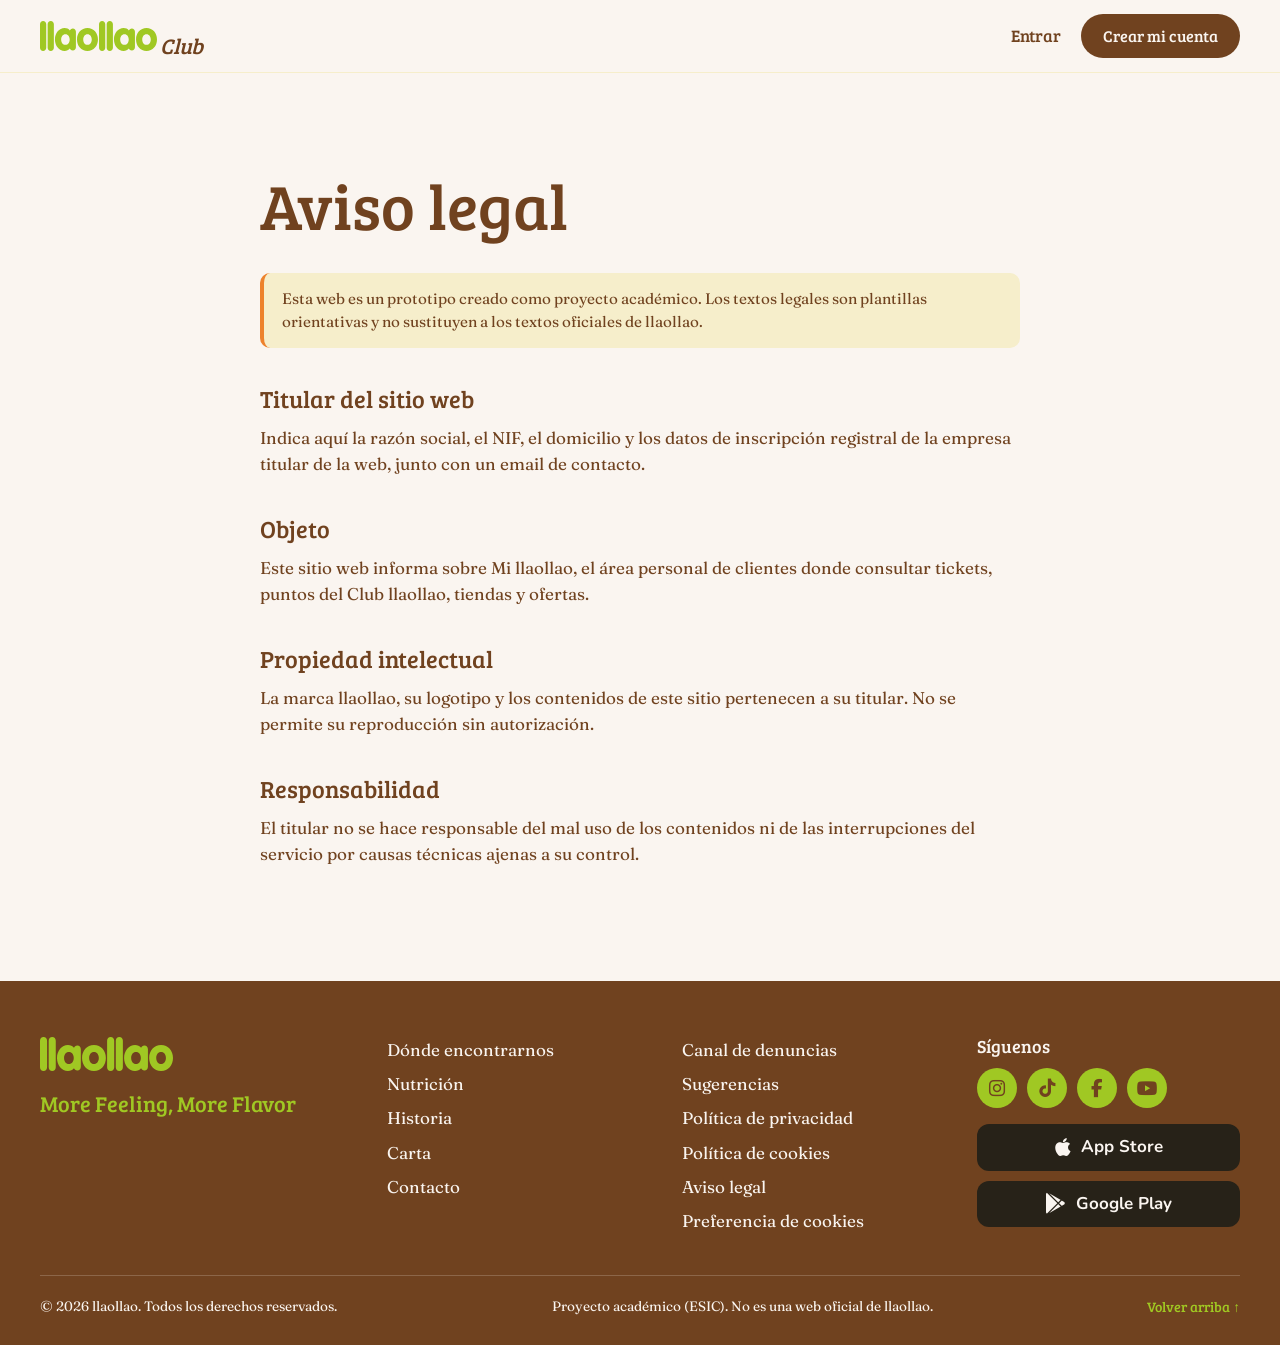
==== commit 6018bfd4: "Header con el logotipo llaollao Club Co-Authored-By: Claude Opus 5.5 <noreply@anthropic.com> Claude-" ====
--- a/aviso-legal.html
+++ b/aviso-legal.html
@@ -9,7 +9,7 @@
   <link rel="icon" href="img/favicon.svg" type="image/svg+xml">
   <link rel="stylesheet" href="css/fontawesome/css/fontawesome.min.css">
   <link rel="stylesheet" href="css/fontawesome/css/brands.min.css">
-  <link rel="stylesheet" href="css/styles.css">
+  <link rel="stylesheet" href="css/styles.css?v=20261029d">
 </head>
 <body>
   <a class="saltar" href="#contenido">Saltar al contenido</a>
@@ -17,8 +17,8 @@
   <!-- 00 · Header -->
   <header class="header">
     <div class="contenedor header__inner">
-      <a class="header__logo" href="index.html" aria-label="Mi llaollao, inicio">
-        <img src="img/logo-llaollao.svg" alt="llaollao" width="118" height="30">
+      <a class="header__logo" href="index.html" aria-label="llaollao Club, inicio">
+        <img src="img/logo-llaollao.svg" alt="llaollao" width="118" height="30"><span class="header__club">Club</span>
       </a>
       <nav class="header__acciones" aria-label="Cuenta">
         <a class="header__entrar" href="entrar.html">Entrar</a>
@@ -87,6 +87,6 @@
     </div>
   </footer>
 
-  <script src="js/main.js" defer></script>
+  <script src="js/main.js?v=20261029d" defer></script>
 </body>
 </html>
--- a/css/styles.css
+++ b/css/styles.css
@@ -80,12 +80,12 @@
   display: inline-flex; align-items: center; justify-content: center; gap: 10px;
   min-height: 52px; padding: 0 28px; border-radius: 999px; border: 2px solid transparent;
   font-family: var(--f-titulo); font-size: 1.15rem; text-decoration: none; cursor: pointer;
-  transition: transform .15s ease, background-color .15s ease, box-shadow .15s ease;
+  transition: transform .15s ease, background-color .2s ease, color .2s ease, border-color .2s ease, box-shadow .15s ease;
 }
 .btn:hover { transform: translateY(-2px); box-shadow: var(--sombra); }
 .btn:active { transform: translateY(0); }
 .btn--primario { background: var(--marron); color: var(--crema); }
-.btn--primario:hover { background: #5c3618; }
+.btn--primario:hover, .btn--primario:focus-visible { background: var(--crema); color: var(--marron); border-color: var(--marron); }
 .btn--secundario { background: var(--blanco); color: var(--marron); border-color: var(--marron); }
 .btn--claro { background: var(--crema); color: var(--marron); }
 .btn--grande { min-height: 64px; padding: 0 36px; font-size: 1.3rem; }
@@ -99,7 +99,9 @@
   background: var(--crema); border-bottom: 1px solid var(--beige);
 }
 .header__inner { height: var(--header-h); display: flex; align-items: center; justify-content: space-between; gap: 16px; }
+.header__logo { display: inline-flex; align-items: flex-end; text-decoration: none; }
 .header__logo img { height: 30px; width: auto; }
+.header__club { font-family: var(--f-titulo); font-style: italic; font-size: 1.35rem; line-height: 1; color: var(--marron); margin: 0 0 -6px 3px; }
 .header__acciones { display: flex; align-items: center; gap: 20px; }
 .header__entrar { font-family: var(--f-titulo); font-size: 1.05rem; text-decoration: none; }
 .header__entrar:hover { text-decoration: underline; }
@@ -109,12 +111,13 @@
 .hero__tarrina { position: absolute; height: auto; pointer-events: none; filter: drop-shadow(0 14px 20px rgba(39, 34, 24, .22)); animation: flotar 5s ease-in-out infinite; }
 .hero__tarrina--1 { width: 150px; right: 3%; top: 32px; --giro: 10deg; }
 .hero__tarrina--2 { width: 105px; left: 47%; bottom: 28px; --giro: -9deg; animation-delay: -1.8s; animation-duration: 5.6s; }
-.hero__tarrina--3 { width: 72px; right: 37%; top: 26px; --giro: 7deg; animation-delay: -3.4s; animation-duration: 4.6s; }
 @keyframes flotar {
   0%, 100% { transform: translateY(0) rotate(var(--giro)); }
   50% { transform: translateY(-12px) rotate(calc(var(--giro) * -0.4)); }
 }
 .hero__grid { display: grid; grid-template-columns: 1.15fr .85fr; align-items: center; gap: 48px; padding-block: clamp(48px, 7vw, 88px); position: relative; z-index: 1; }
+.hero h1 { color: var(--blanco); text-shadow: 0 2px 12px rgba(112, 66, 31, .25); }
+.logo-en-texto { display: inline-block; height: .66em; width: auto; vertical-align: baseline; margin: 0 .02em; filter: drop-shadow(0 2px 10px rgba(112, 66, 31, .25)); }
 .hero__texto p { font-weight: 600; font-size: 1.25rem; max-width: 34ch; }
 .hero__micro { margin-top: 18px; font-weight: 600; font-size: .95rem; }
 
@@ -163,7 +166,7 @@
 .regalo p { font-weight: 600; margin: 0; }
 
 /* ---------- Prueba social ---------- */
-.cifra { font-family: var(--f-titulo); font-size: clamp(2.4rem, 5vw, 3.6rem); line-height: 1.1; margin: 0; }
+.cifra { font-family: var(--f-titulo); font-size: clamp(2.4rem, 5vw, 3.6rem); line-height: 1.1; margin: 0 0 .45em; }
 .testimonios { display: grid; grid-template-columns: repeat(3, 1fr); gap: 24px; margin-top: 44px; list-style: none; padding: 0; }
 .testimonios > li { display: flex; }
 .testimonio { flex: 1; background: var(--beige); border-radius: var(--radio); padding: 28px; display: flex; flex-direction: column; gap: 14px; margin: 0; }
@@ -174,6 +177,19 @@
 .puntos-carrusel { display: none; justify-content: center; gap: 10px; margin-top: 18px; }
 .puntos-carrusel button { width: 10px; height: 10px; padding: 0; border-radius: 50%; border: 0; background: var(--linea); cursor: pointer; }
 .puntos-carrusel button[aria-current="true"] { background: var(--marron); }
+
+/* ---------- Carrusel de países ---------- */
+.paises__titulo { font-family: var(--f-titulo); font-size: 1.4rem; margin: 40px 0 20px; }
+.paises { overflow: hidden; -webkit-mask-image: linear-gradient(90deg, transparent, #000 8%, #000 92%, transparent); mask-image: linear-gradient(90deg, transparent, #000 8%, #000 92%, transparent); }
+.paises:focus-visible { outline-offset: 6px; }
+.paises__pista { display: flex; width: max-content; animation: desfile 38s linear infinite; }
+.paises:hover .paises__pista, .paises:focus-within .paises__pista { animation-play-state: paused; }
+.paises__lista { display: flex; gap: 20px; list-style: none; margin: 0; padding: 0 10px; }
+.pais { width: 180px; background: var(--beige); border-radius: var(--radio); padding: 22px 16px 18px; display: flex; flex-direction: column; align-items: center; gap: 12px; transition: transform .2s ease; }
+.pais:hover { transform: translateY(-4px); }
+.pais img { width: 120px; height: 120px; object-fit: contain; }
+.pais span { font-family: var(--f-titulo); font-size: 1.15rem; }
+@keyframes desfile { to { transform: translateX(-50%); } }
 
 /* ---------- Formulario ---------- */
 .registro { display: grid; grid-template-columns: 1fr 540px; gap: 56px; align-items: center; }
@@ -272,6 +288,7 @@
   :root { --header-h: 64px; }
   body { font-size: 1rem; }
   .header__logo img { height: 24px; }
+  .header__club { font-size: 1.1rem; margin-bottom: -5px; }
   .header__acciones { gap: 12px; }
   .header .btn { min-height: 40px; padding: 0 16px; font-size: .95rem; }
 
@@ -281,8 +298,7 @@
   .hero__tarrina { z-index: 2; }
   .hero__tarrina--1 { width: 64px; right: -6px; top: auto; bottom: 150px; }
   .hero__tarrina--2 { width: 56px; left: -4px; bottom: 360px; }
-  .hero__tarrina--3 { display: none; }
-
+  
   .beneficios { grid-template-columns: 1fr; gap: 12px; }
   .beneficio { display: grid; grid-template-columns: 56px 1fr; column-gap: 16px; align-items: center; padding: 16px 18px; border-radius: 20px; }
   .beneficio__icono { width: 52px; height: 52px; margin: 0; grid-row: span 2; }
@@ -311,6 +327,9 @@
   .puntos-carrusel { display: flex; }
 
   .tarjeta-form { padding: 22px; }
+  .pais { width: 140px; padding: 16px 12px 14px; }
+  .pais img { width: 90px; height: 90px; }
+  .paises__pista { animation-duration: 30s; }
   .faq__pregunta { padding: 16px 18px; font-size: 1.05rem; }
   .faq__respuesta { padding: 0 18px 16px; }
 
@@ -322,5 +341,7 @@
   html { scroll-behavior: auto; }
   *, *::before, *::after { transition: none !important; animation: none !important; }
   .aparecer { opacity: 1; transform: none; }
+  .paises { overflow-x: auto; }
+  .paises__lista[aria-hidden] { display: none; }
   .hero__tarrina { transform: rotate(var(--giro)); }
 }
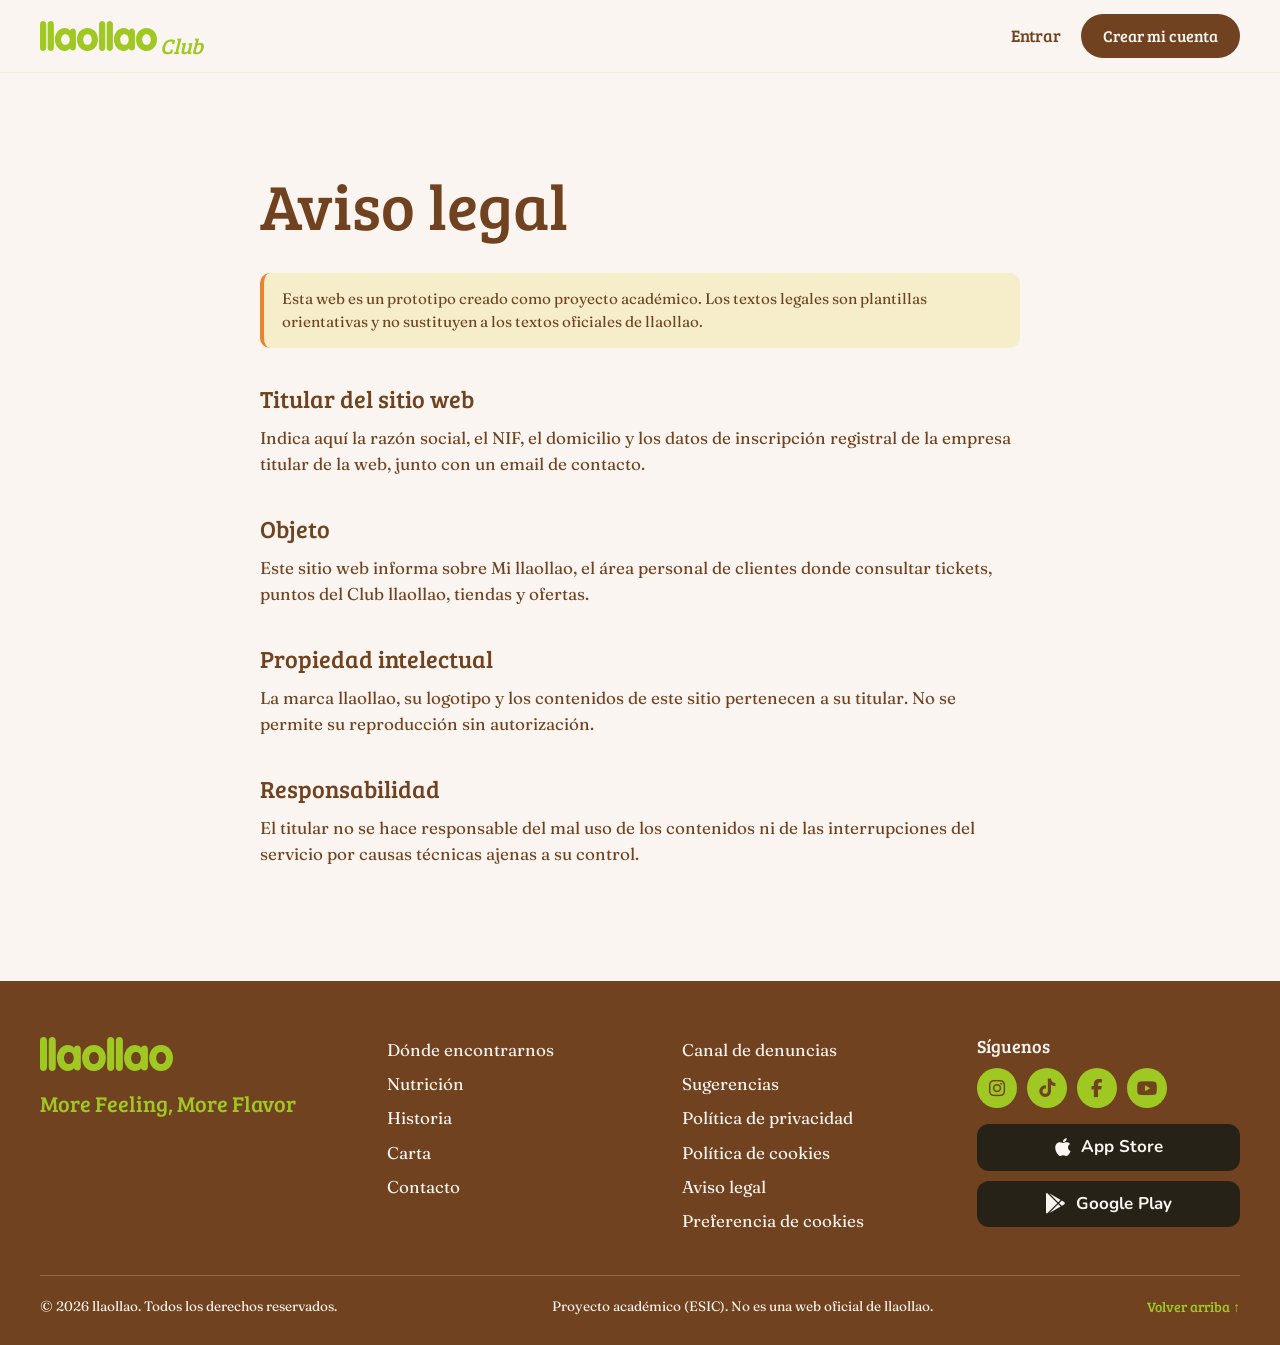
==== commit 2ced91c2: "Club en verde llaollao en el header Co-Authored-By: Claude Opus 5.5 <noreply@anthropic.com> Claude-S" ====
--- a/aviso-legal.html
+++ b/aviso-legal.html
@@ -9,7 +9,7 @@
   <link rel="icon" href="img/favicon.svg" type="image/svg+xml">
   <link rel="stylesheet" href="css/fontawesome/css/fontawesome.min.css">
   <link rel="stylesheet" href="css/fontawesome/css/brands.min.css">
-  <link rel="stylesheet" href="css/styles.css?v=20261029d">
+  <link rel="stylesheet" href="css/styles.css?v=20261029e">
 </head>
 <body>
   <a class="saltar" href="#contenido">Saltar al contenido</a>
@@ -87,6 +87,6 @@
     </div>
   </footer>
 
-  <script src="js/main.js?v=20261029d" defer></script>
+  <script src="js/main.js?v=20261029e" defer></script>
 </body>
 </html>
--- a/css/styles.css
+++ b/css/styles.css
@@ -101,7 +101,7 @@
 .header__inner { height: var(--header-h); display: flex; align-items: center; justify-content: space-between; gap: 16px; }
 .header__logo { display: inline-flex; align-items: flex-end; text-decoration: none; }
 .header__logo img { height: 30px; width: auto; }
-.header__club { font-family: var(--f-titulo); font-style: italic; font-size: 1.35rem; line-height: 1; color: var(--marron); margin: 0 0 -6px 3px; }
+.header__club { font-family: var(--f-titulo); font-style: italic; font-size: 1.35rem; line-height: 1; color: var(--verde); margin: 0 0 -6px 3px; }
 .header__acciones { display: flex; align-items: center; gap: 20px; }
 .header__entrar { font-family: var(--f-titulo); font-size: 1.05rem; text-decoration: none; }
 .header__entrar:hover { text-decoration: underline; }
